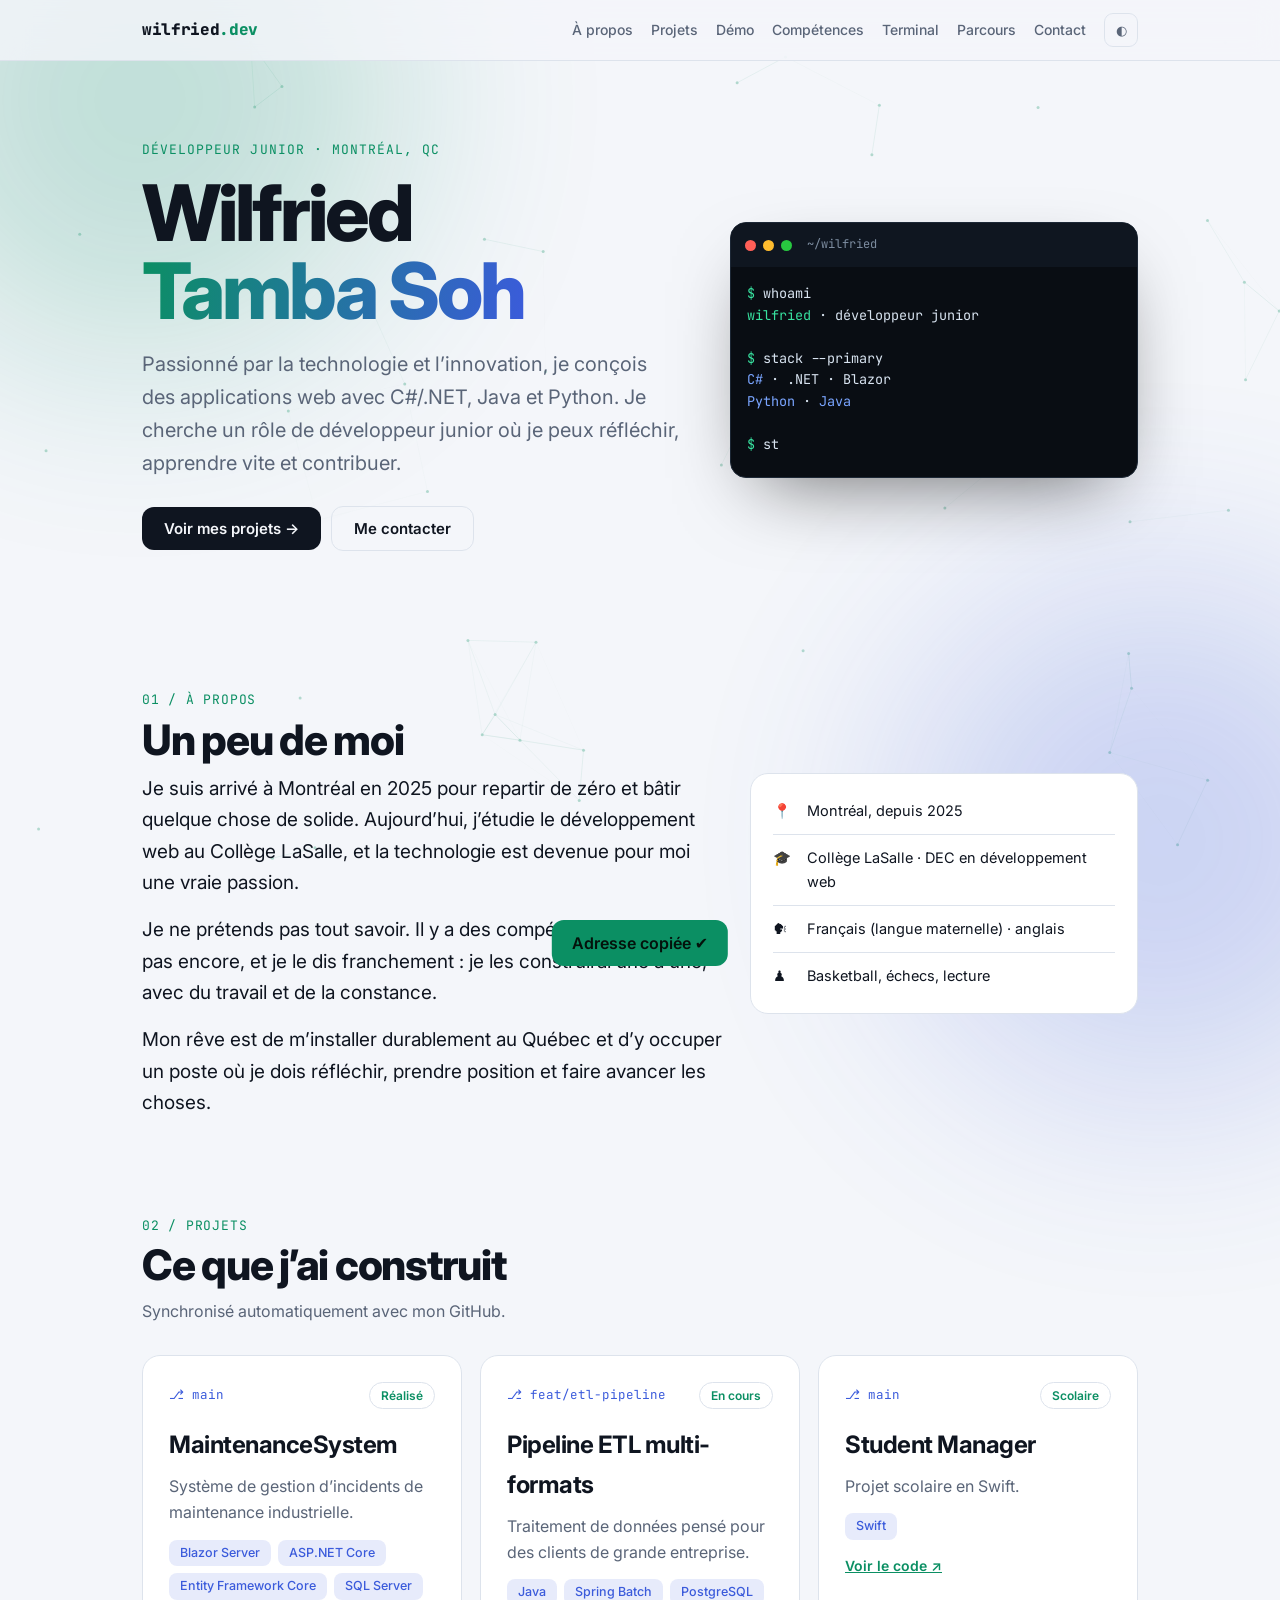
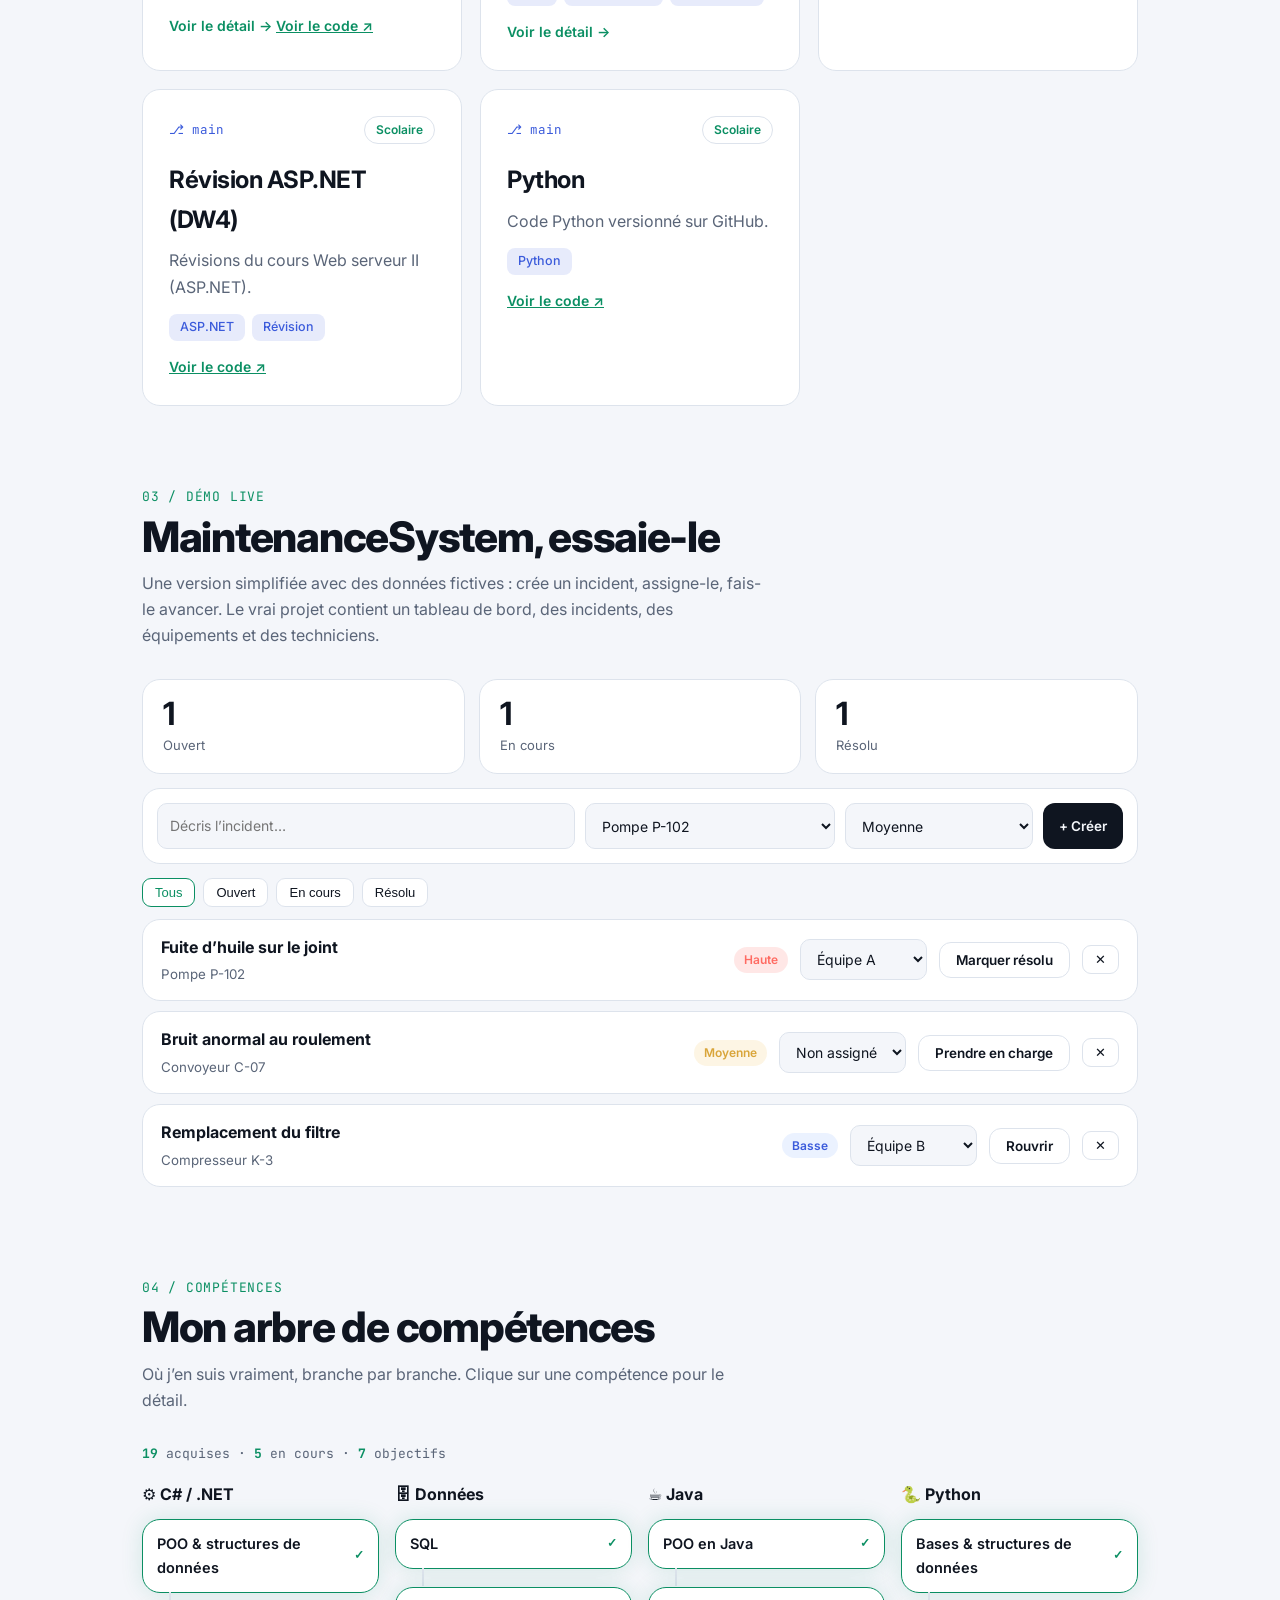
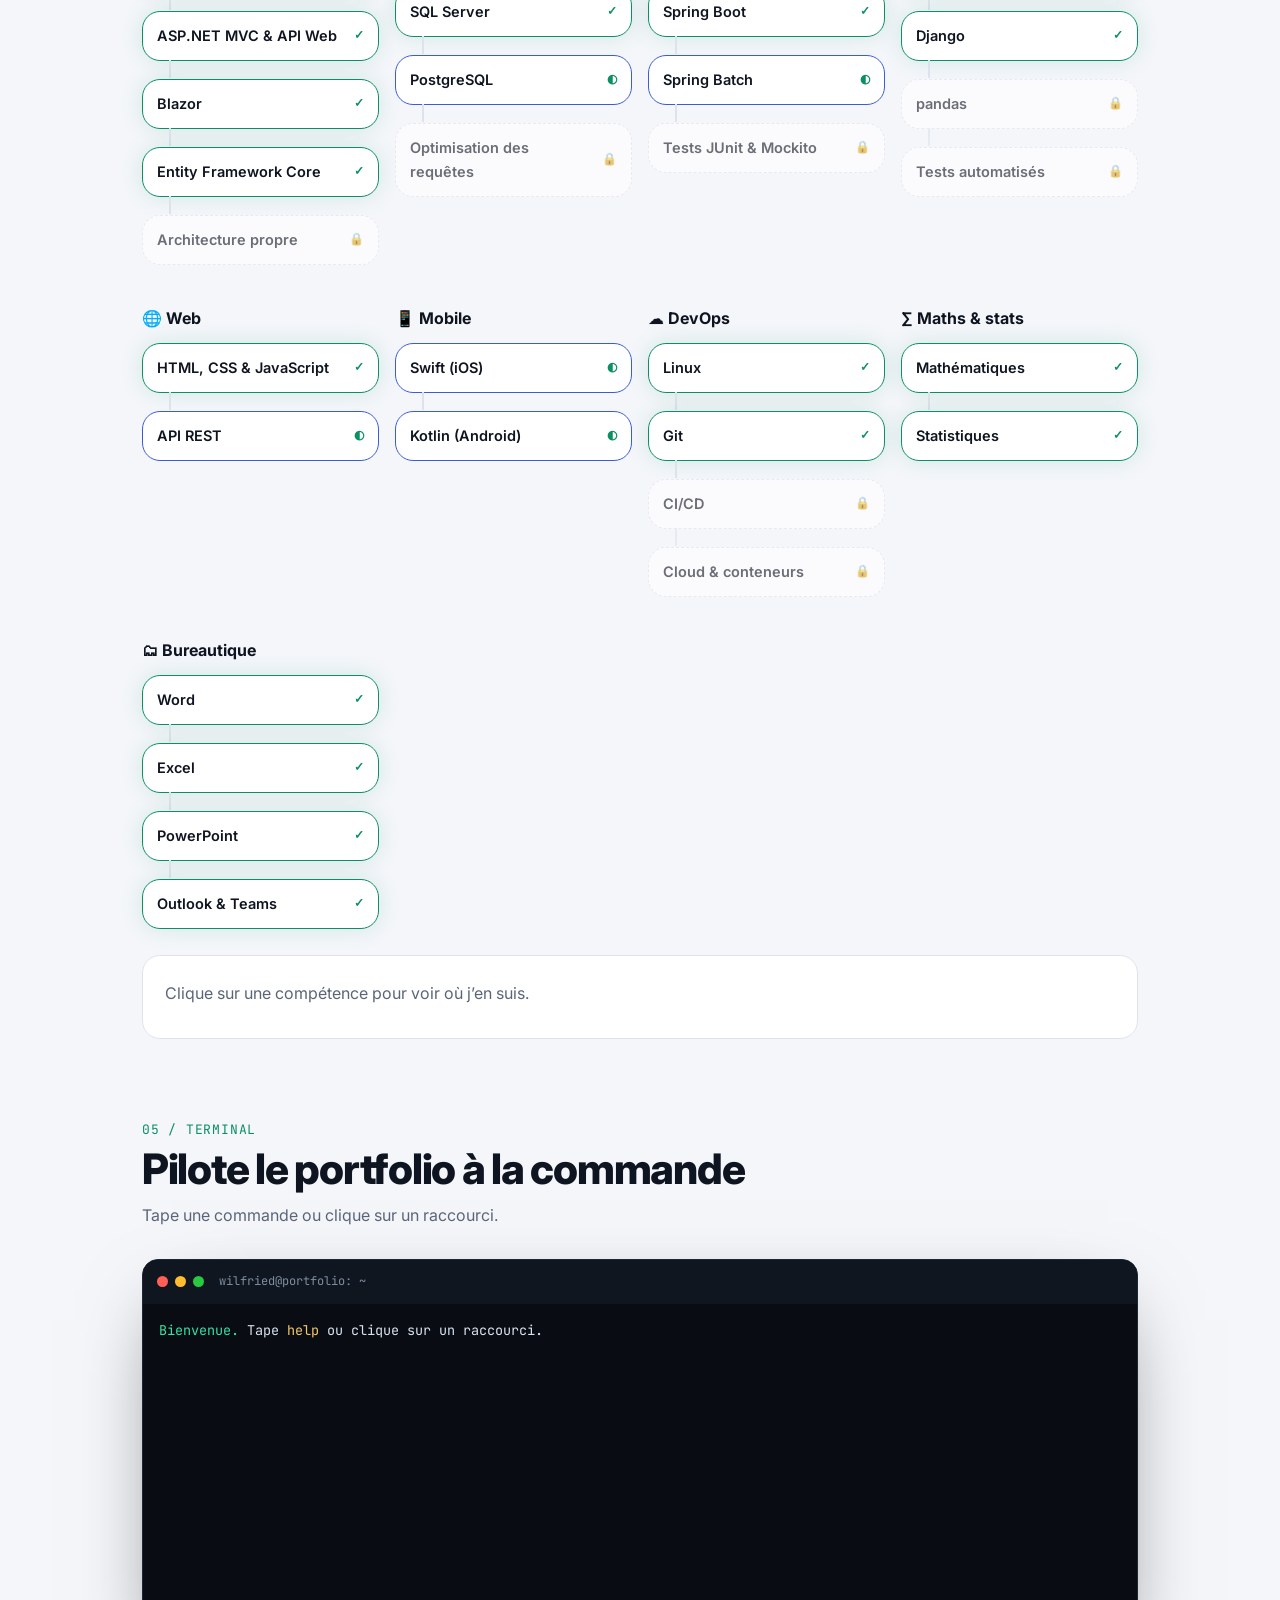
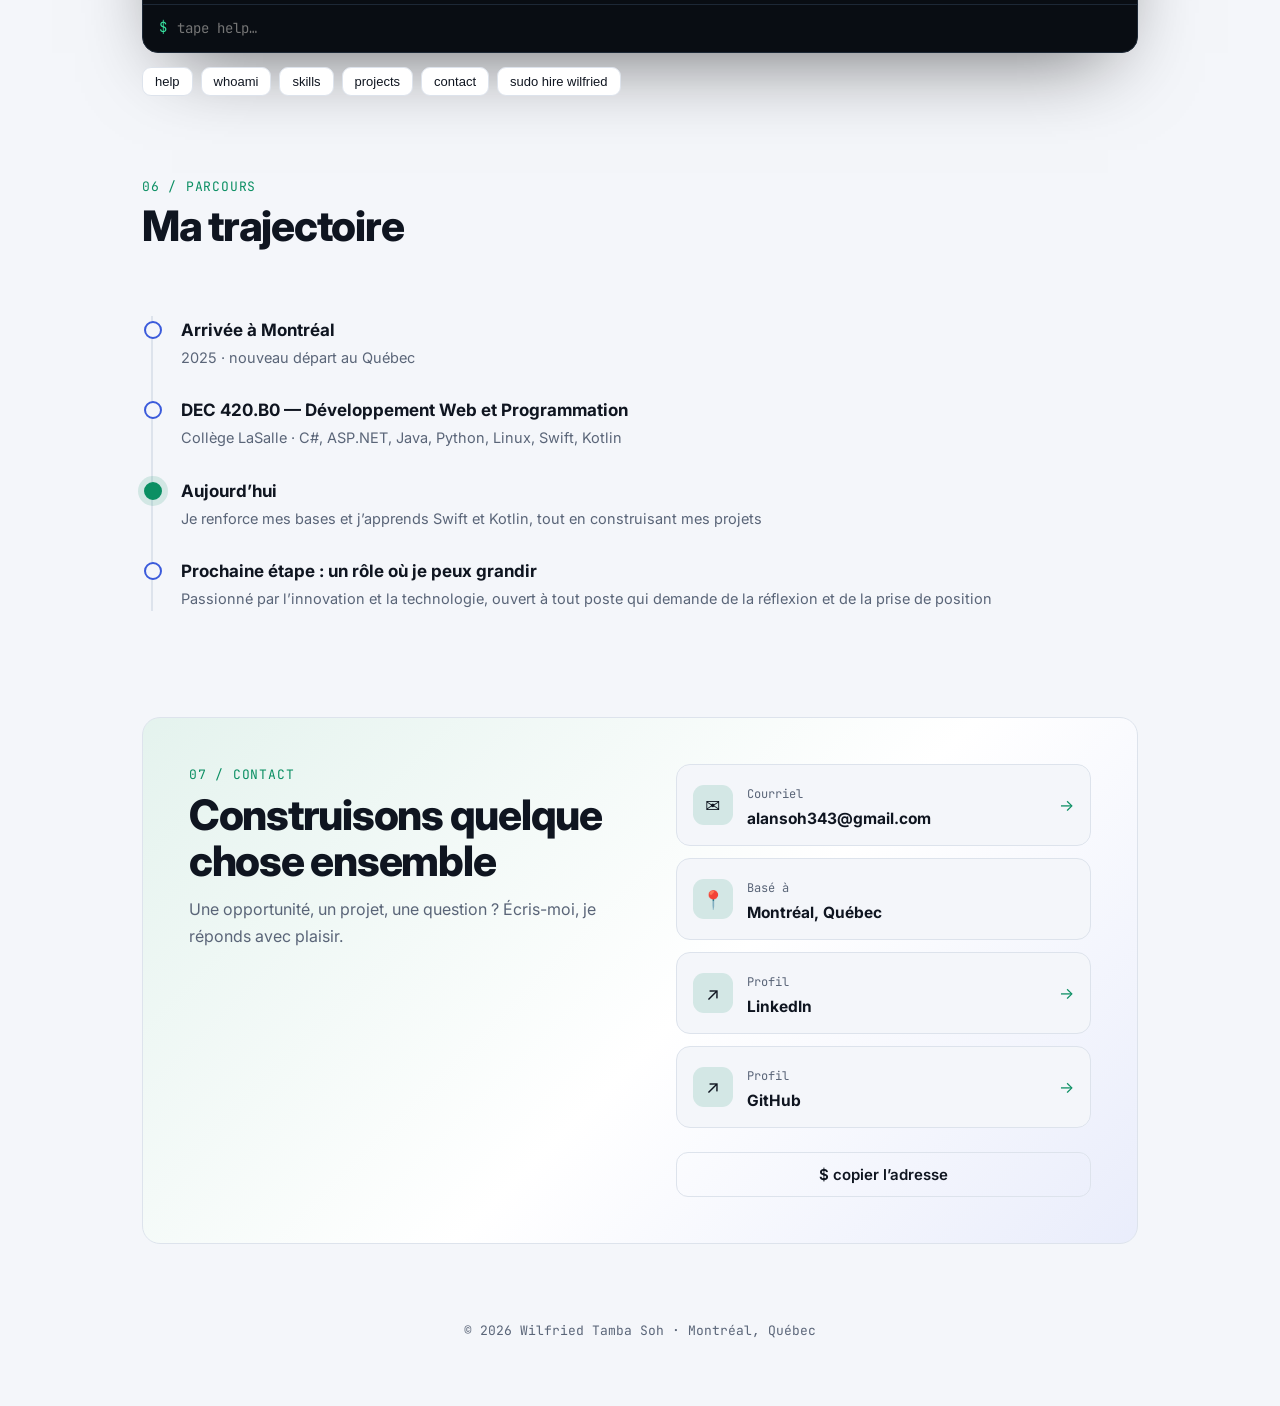
==== index.html @ bc4d1299 "Initial commit: portfolio" ====
<!DOCTYPE html>
<html lang="fr">
<head>
<meta charset="utf-8">
<meta name="viewport" content="width=device-width, initial-scale=1, viewport-fit=cover">
<title>Wilfried Tamba Soh — Développeur junior</title>
<link rel="preconnect" href="https://fonts.googleapis.com"><link rel="preconnect" href="https://fonts.gstatic.com" crossorigin>
<link href="https://fonts.googleapis.com/css2?family=Inter:wght@400;500;600;700;800&family=JetBrains+Mono:wght@400;500&display=swap" rel="stylesheet">
<style>
:root{--bg:#f4f6fa;--surface:#fff;--text:#0f1520;--muted:#5a6578;--accent:#0b8f63;--accent2:#3b5bdb;--border:#dde3ec;--glow:rgba(11,143,99,.14);--nav:rgba(244,246,250,.8);color-scheme:light;
box-sizing:border-box;padding-top:env(safe-area-inset-top,0px);padding-bottom:env(safe-area-inset-bottom,0px)}
@media (prefers-color-scheme:dark){:root:not([data-theme="light"]){--bg:#06080d;--surface:#0e131b;--text:#eaf0f8;--muted:#8d99ab;--accent:#38e2a0;--accent2:#7aa5ff;--border:#1b2431;--glow:rgba(56,226,160,.16);--nav:rgba(6,8,13,.75);color-scheme:dark}}
:root[data-theme="dark"]{--bg:#06080d;--surface:#0e131b;--text:#eaf0f8;--muted:#8d99ab;--accent:#38e2a0;--accent2:#7aa5ff;--border:#1b2431;--glow:rgba(56,226,160,.16);--nav:rgba(6,8,13,.75);color-scheme:dark}
*{box-sizing:border-box}
html{scroll-behavior:smooth;scroll-padding-top:calc(70px + env(safe-area-inset-top,0px))}
body{margin:0;background:var(--bg);color:var(--text);font:16px/1.65 Inter,system-ui,-apple-system,"Segoe UI",sans-serif;-webkit-font-smoothing:antialiased;overflow-x:hidden}
body::before{content:"";position:fixed;inset:0 0 auto;height:env(safe-area-inset-top,0px);background:var(--nav);z-index:30}
.mono{font-family:"JetBrains Mono",ui-monospace,Menlo,Consolas,monospace}
#bg{position:fixed;inset:0;width:100%;height:100%;z-index:0;opacity:.4;pointer-events:none}
.blob{position:fixed;width:520px;height:520px;border-radius:50%;filter:blur(110px);opacity:.22;z-index:0;pointer-events:none}
.b1{background:var(--accent);top:-160px;left:-120px}.b2{background:var(--accent2);bottom:-200px;right:-140px}
.wrap{position:relative;z-index:1;max-width:1040px;margin:0 auto;padding:0 22px}
header.nav{position:sticky;top:env(safe-area-inset-top,0px);z-index:20;background:var(--nav);backdrop-filter:blur(14px);-webkit-backdrop-filter:blur(14px);border-bottom:1px solid var(--border)}
header.nav .wrap{display:flex;align-items:center;gap:18px;height:60px}
.logo{font-weight:800;letter-spacing:-.02em;margin-right:auto;color:var(--text);text-decoration:none}
.logo span{color:var(--accent)}
header.nav a:not(.logo){color:var(--muted);text-decoration:none;font-size:14px;font-weight:500}
header.nav a:not(.logo):hover{color:var(--text)}
#theme{background:none;border:1px solid var(--border);color:var(--muted);border-radius:9px;width:34px;height:34px;cursor:pointer}
@media(max-width:720px){header.nav a:not(.logo){display:none}}
.hero{display:grid;grid-template-columns:1.15fr .85fr;gap:36px;align-items:center;padding:78px 0 56px}
@media(max-width:860px){.hero{grid-template-columns:1fr;padding-top:48px}}
.eyebrow{color:var(--accent);font-size:13px;letter-spacing:.08em;text-transform:uppercase}
h1{font-size:clamp(42px,7.4vw,78px);line-height:1;margin:14px 0 18px;letter-spacing:-.04em;font-weight:800}
h1 em{font-style:normal;background:linear-gradient(100deg,var(--accent),var(--accent2));-webkit-background-clip:text;background-clip:text;color:transparent}
.lead{font-size:clamp(17px,2.2vw,20px);color:var(--muted);max-width:540px;margin:0 0 26px}
.btn{display:inline-flex;align-items:center;gap:8px;padding:12px 22px;border-radius:12px;background:var(--text);color:var(--bg);font-weight:600;text-decoration:none;border:0;cursor:pointer;font:600 15px Inter,sans-serif;margin:0 10px 10px 0;transition:.2s}
.btn.alt{background:transparent;color:var(--text);border:1px solid var(--border)}
.btn:hover{transform:translateY(-2px);box-shadow:0 10px 30px var(--glow)}
.term{background:#090d13;color:#d8e3f0;border:1px solid #1d2836;border-radius:16px;overflow:hidden;box-shadow:0 30px 80px -30px rgba(0,0,0,.6)}
.bar{display:flex;gap:7px;padding:12px 14px;background:#0f1620;align-items:center;font-size:12px;color:#7d8da0}
.bar i{width:11px;height:11px;border-radius:50%;background:#ff5f57}.bar i:nth-child(2){background:#febc2e}.bar i:nth-child(3){background:#28c840}.bar span{margin-left:8px}
.out{padding:16px;font-size:13.5px;line-height:1.6;overflow:auto;white-space:pre-wrap;word-break:break-word}
.g{color:#38e2a0}.b{color:#7aa5ff}.y{color:#f5c76b}.m{color:#7d8da0}.r{color:#ff7b72}
#hterm{height:210px}
.inp{display:flex;gap:8px;padding:11px 16px;border-top:1px solid #1d2836;font-size:14px}
.inp span{color:#38e2a0}.inp input{flex:1;background:none;border:0;outline:0;color:#d8e3f0;font:inherit;min-width:0}
section{padding:72px 0 8px}
.k{font-size:13px;color:var(--accent);letter-spacing:.06em}
h2{font-size:clamp(28px,4.4vw,42px);letter-spacing:-.03em;margin:6px 0 10px;line-height:1.1;font-weight:800}
.sub{color:var(--muted);max-width:620px;margin:0 0 30px}
.c{position:relative;background:var(--surface);border:1px solid var(--border);border-radius:18px;overflow:hidden;transition:border-color .25s,transform .25s}
.c::before{content:"";position:absolute;inset:0;background:radial-gradient(360px circle at var(--mx,-200px) var(--my,-200px),var(--glow),transparent 60%);pointer-events:none;opacity:0;transition:opacity .25s}
.c:hover::before{opacity:1}.c:hover{border-color:color-mix(in srgb,var(--accent) 55%,var(--border))}
.projs{display:grid;gap:18px;grid-template-columns:repeat(auto-fit,minmax(300px,1fr))}
.proj{padding:26px}
.top{display:flex;justify-content:space-between;align-items:center;margin-bottom:16px}
.br{font-size:12.5px;color:var(--accent2)}
.pill{font-size:12px;padding:3px 11px;border-radius:99px;border:1px solid var(--border);color:var(--accent);font-weight:600}
.proj h3{font-size:24px;margin:0 0 8px;letter-spacing:-.02em}
.proj p{color:var(--muted);margin:0 0 14px}
.tags{display:flex;flex-wrap:wrap;gap:7px;margin-bottom:12px}
.tag{font-size:12.5px;padding:3px 11px;border-radius:8px;background:color-mix(in srgb,var(--accent2) 12%,transparent);color:var(--accent2);font-weight:500}
.more{max-height:0;overflow:hidden;transition:max-height .4s;margin:0;padding-left:18px;color:var(--muted);font-size:14.5px}
.proj.open .more{max-height:200px;margin-bottom:12px}
.link{background:none;border:0;color:var(--accent);font:600 14px Inter,sans-serif;cursor:pointer;padding:0}
.dash{display:grid;gap:14px;grid-template-columns:repeat(3,1fr);margin-bottom:14px}
.kpi{padding:16px 20px}.kpi b{font-size:32px;display:block;letter-spacing:-.02em;line-height:1.1}.kpi span{color:var(--muted);font-size:13px}
.nw{display:grid;gap:10px;grid-template-columns:2fr 1.2fr .9fr auto;padding:14px;margin-bottom:14px}
.nw input,.nw select,.inc select{background:var(--bg);border:1px solid var(--border);color:var(--text);border-radius:10px;padding:10px 12px;font:inherit;font-size:14px;min-width:0}
.btn.sm{padding:9px 16px;font-size:13.5px;margin:0;justify-content:center}
.fl{display:flex;gap:8px;flex-wrap:wrap;margin-bottom:12px}.chip.on{border-color:var(--accent);color:var(--accent)}
.inc{display:grid;grid-template-columns:1fr auto auto auto auto;gap:12px;align-items:center;padding:14px 18px;margin-bottom:10px}
.ttl b{display:block}.ttl small{color:var(--muted)}
.pr{font-size:12px;padding:3px 10px;border-radius:99px;font-weight:600}
.pr.Haute{background:rgba(255,95,87,.15);color:#ff6b62}.pr.Moyenne{background:rgba(245,199,107,.18);color:#d9a53a}.pr.Basse{background:rgba(122,165,255,.15);color:var(--accent2)}
@media(max-width:760px){.nw{grid-template-columns:1fr}.inc{grid-template-columns:1fr 1fr}.ttl{grid-column:1/-1}}
.lg{font-size:13px;color:var(--muted);margin-bottom:16px}.lg b{color:var(--accent)}
.tree{display:grid;gap:22px 16px;grid-template-columns:repeat(auto-fit,minmax(200px,1fr));margin-bottom:8px}
.bh{font-weight:700;margin-bottom:12px}
.nd{overflow:visible;padding:12px 14px;margin-bottom:18px;cursor:pointer;font-size:14.5px;font-weight:600;display:flex;justify-content:space-between;gap:8px;align-items:center}
.nd::before{border-radius:inherit}
.nd:not(:last-child)::after{content:"";position:absolute;left:26px;top:100%;height:18px;width:2px;background:var(--border)}
.nd.a{border-color:var(--accent);box-shadow:0 0 22px var(--glow)}.nd.e{border-color:var(--accent2)}.nd.o{border-style:dashed;opacity:.6}
.nd i{font-style:normal;font-size:12px;color:var(--accent)}.nd.sel{outline:2px solid var(--text);outline-offset:2px}
#ni{padding:18px 22px;margin-top:6px;min-height:84px}.m0{margin:6px 0 0;color:var(--muted)}
.ab{display:grid;grid-template-columns:1.5fr 1fr;gap:26px;align-items:start}
.ab p{font-size:clamp(17px,2vw,19px);margin:0 0 16px}
.fact{padding:14px 22px}.fact div{display:flex;gap:12px;padding:11px 0;border-bottom:1px solid var(--border);font-size:14.5px}.fact div:last-child{border:0}.fact span{width:22px}
.ct{display:grid;grid-template-columns:1.1fr 1fr;gap:30px;padding:46px;background:linear-gradient(135deg,color-mix(in srgb,var(--accent) 11%,var(--surface)),var(--surface) 55%,color-mix(in srgb,var(--accent2) 11%,var(--surface)))}
.ct h2{margin-bottom:12px}.ct .sub{margin:0}
.ctr{display:flex;flex-direction:column;gap:12px}
.row2{display:flex;align-items:center;gap:14px;padding:14px 16px;border:1px solid var(--border);border-radius:14px;background:var(--bg);color:var(--text);text-decoration:none;transition:.25s}
a.row2:hover{border-color:var(--accent);transform:translateX(4px)}
.row2 b{display:block;font-size:15.5px}.row2 small{color:var(--muted);font-size:12px}.row2 em{margin-left:auto;font-style:normal;color:var(--accent)}
.ic2{width:40px;height:40px;border-radius:11px;display:grid;place-items:center;background:var(--glow);font-size:18px}
.ctr .btn{margin:0;justify-content:center}
@media(max-width:820px){.ab,.ct{grid-template-columns:1fr}.ct{padding:28px 22px}}
.chips{display:flex;flex-wrap:wrap;gap:8px;margin-top:14px}
.chip{background:var(--surface);border:1px solid var(--border);color:var(--text);border-radius:9px;padding:6px 12px;font-size:13px;cursor:pointer}
.chip:hover{border-color:var(--accent);color:var(--accent)}
#out{height:300px}
.tl{border-left:2px solid var(--border);margin-left:9px;padding-left:28px}
.tl div{position:relative;margin-bottom:26px}
.tl div::before{content:"";position:absolute;left:-37px;top:5px;width:14px;height:14px;border-radius:50%;background:var(--bg);border:2px solid var(--accent2)}
.tl .now::before{background:var(--accent);border-color:var(--accent);box-shadow:0 0 0 6px var(--glow)}
.tl b{display:block;font-size:17px}.tl span{color:var(--muted);font-size:14.5px}
.cta{padding:48px 28px;text-align:center}
.cta h2{margin-bottom:12px}.cta .sub{margin:0 auto 24px}
footer{position:relative;z-index:1;text-align:center;padding:56px 20px 64px;color:var(--muted);font-size:13px}
#toast{position:fixed;left:50%;bottom:calc(24px + env(safe-area-inset-bottom,0px));transform:translate(-50%,90px);background:var(--accent);color:#04120b;padding:10px 20px;border-radius:12px;font-weight:600;transition:.3s;z-index:40}
#toast.show{transform:translate(-50%,0)}
.rv{opacity:0;transform:translateY(24px);transition:opacity .7s,transform .7s}.rv.in{opacity:1;transform:none}
@media (prefers-reduced-motion:reduce){*{animation:none!important;transition:none!important}.rv{opacity:1;transform:none}}
</style>
</head>
<body>
<canvas id="bg"></canvas><div class="blob b1"></div><div class="blob b2"></div>
<header class="nav"><div class="wrap">
<a class="logo mono" href="#top">wilfried<span>.dev</span></a>
<a href="#apropos">À propos</a><a href="#projets">Projets</a><a href="#demo">Démo</a><a href="#skills">Compétences</a><a href="#terminal">Terminal</a><a href="#parcours">Parcours</a><a href="#contact">Contact</a>
<button id="theme" title="Changer le thème" aria-label="Changer le thème">◐</button></div></header>

<div class="wrap" id="top">
<div class="hero">
<div>
<div class="eyebrow mono">Développeur junior · Montréal, QC</div>
<h1>Wilfried<br><em>Tamba Soh</em></h1>
<p class="lead">Passionné par la technologie et l’innovation, je conçois des applications web avec C#/.NET, Java et Python. Je cherche un rôle de développeur junior où je peux réfléchir, apprendre vite et contribuer.</p>
<a class="btn" href="#projets">Voir mes projets →</a><a class="btn alt" href="#contact">Me contacter</a>
</div>
<div class="term mono"><div class="bar"><i></i><i></i><i></i><span>~/wilfried</span></div><div class="out" id="hterm"></div></div>
</div>

<section id="apropos" class="rv">
<div class="k mono">01 / À PROPOS</div><h2>Un peu de moi</h2>
<div class="ab"><div>
<p>Je suis arrivé à Montréal en 2025 pour repartir de zéro et bâtir quelque chose de solide. Aujourd’hui, j’étudie le développement web au Collège LaSalle, et la technologie est devenue pour moi une vraie passion.</p>
<p>Je ne prétends pas tout savoir. Il y a des compétences que je n’ai pas encore, et je le dis franchement : je les construirai une à une, avec du travail et de la constance.</p>
<p>Mon rêve est de m’installer durablement au Québec et d’y occuper un poste où je dois réfléchir, prendre position et faire avancer les choses.</p>
</div>
<div class="c fact">
<div><span>📍</span>Montréal, depuis 2025</div><div><span>🎓</span>Collège LaSalle · DEC en développement web</div><div><span>🗣</span>Français (langue maternelle) · anglais</div><div><span>♟</span>Basketball, échecs, lecture</div>
</div></div></section>

<section id="projets" class="rv">
<div class="k mono">02 / PROJETS</div><h2>Ce que j’ai construit</h2><p class="sub">Synchronisé automatiquement avec mon GitHub.</p>
<div class="projs" id="projs"></div></section>

<section id="demo" class="rv">
<div class="k mono">03 / DÉMO LIVE</div><h2>MaintenanceSystem, essaie-le</h2><p class="sub">Une version simplifiée avec des données fictives : crée un incident, assigne-le, fais-le avancer. Le vrai projet contient un tableau de bord, des incidents, des équipements et des techniciens.</p>
<div class="dash" id="kp"></div>
<div class="c nw"><input id="nt" placeholder="Décris l’incident…" aria-label="Titre de l’incident"><select id="ne" aria-label="Équipement"></select><select id="np" aria-label="Priorité"></select><button class="btn sm" id="nb">+ Créer</button></div>
<div class="fl" id="fl"></div><div id="il"></div></section>

<section id="skills" class="rv">
<div class="k mono">04 / COMPÉTENCES</div><h2>Mon arbre de compétences</h2><p class="sub">Où j’en suis vraiment, branche par branche. Clique sur une compétence pour le détail.</p>
<div class="lg mono" id="lg"></div><div class="tree" id="tree"></div>
<div class="c" id="ni"><p class="m0">Clique sur une compétence pour voir où j’en suis.</p></div></section>

<section id="terminal" class="rv">
<div class="k mono">05 / TERMINAL</div><h2>Pilote le portfolio à la commande</h2><p class="sub">Tape une commande ou clique sur un raccourci.</p>
<div class="term mono"><div class="bar"><i></i><i></i><i></i><span>wilfried@portfolio: ~</span></div><div class="out" id="out"></div>
<div class="inp"><span>$</span><input id="in" autocomplete="off" spellcheck="false" aria-label="Commande" placeholder="tape help…"></div></div>
<div class="chips mono" id="chips"></div></section>

<section id="parcours" class="rv">
<div class="k mono">06 / PARCOURS</div><h2>Ma trajectoire</h2><p class="sub">&nbsp;</p>
<div class="tl">
<div><b>Arrivée à Montréal</b><span>2025 · nouveau départ au Québec</span></div>
<div><b>DEC 420.B0 — Développement Web et Programmation</b><span>Collège LaSalle · C#, ASP.NET, Java, Python, Linux, Swift, Kotlin</span></div>
<div class="now"><b>Aujourd’hui</b><span>Je renforce mes bases et j’apprends Swift et Kotlin, tout en construisant mes projets</span></div>
<div><b>Prochaine étape : un rôle où je peux grandir</b><span>Passionné par l’innovation et la technologie, ouvert à tout poste qui demande de la réflexion et de la prise de position</span></div>
</div></section>

<section id="contact" class="rv" style="padding-bottom:20px">
<div class="c ct"><div><div class="k mono">07 / CONTACT</div><h2>Construisons quelque chose ensemble</h2><p class="sub">Une opportunité, un projet, une question ? Écris-moi, je réponds avec plaisir.</p></div>
<div class="ctr"><a class="row2" href="mailto:alansoh343@gmail.com"><span class="ic2">✉</span><span><small class="mono">Courriel</small><b>alansoh343@gmail.com</b></span><em>→</em></a>
<div class="row2"><span class="ic2">📍</span><span><small class="mono">Basé à</small><b>Montréal, Québec</b></span></div>
<div id="lk"></div><button class="btn alt mono" id="copy">$ copier l’adresse</button></div></div></section>
</div>
<footer class="mono">© 2026 Wilfried Tamba Soh · Montréal, Québec</footer>
<div id="toast">Adresse copiée ✔</div>

<script>
const $=s=>document.querySelector(s),E='alansoh343@gmail.com';
const esc=t=>t.replace(/[&<>]/g,c=>({'&':'&amp;','<':'&lt;','>':'&gt;'}[c]));
$('#theme').onclick=()=>{const r=document.documentElement,d=r.dataset.theme?r.dataset.theme==='dark':matchMedia('(prefers-color-scheme:dark)').matches;r.dataset.theme=d?'light':'dark'};
/* révélations au scroll + halo souris */
const io=new IntersectionObserver(es=>es.forEach(e=>{if(e.isIntersecting){e.target.classList.add('in');io.unobserve(e.target)}}),{threshold:.08});
document.querySelectorAll('.rv').forEach(e=>io.observe(e));
addEventListener('pointermove',e=>{const c=e.target.closest&&e.target.closest('.c');if(c){const r=c.getBoundingClientRect();c.style.setProperty('--mx',e.clientX-r.left+'px');c.style.setProperty('--my',e.clientY-r.top+'px')}});
/* terminal du hero (auto-frappe) */
(async()=>{const h=$('#hterm'),sl=ms=>new Promise(r=>setTimeout(r,ms));
const L=[['whoami','<span class="g">wilfried</span> · développeur junior'],['stack --primary','<span class="b">C#</span> · .NET · Blazor\n<span class="b">Python</span> · <span class="b">Java</span>'],['status','<span class="g">●</span> en cours : pipeline ETL\n<span class="g">●</span> objectif : un poste junior en développement']];
for(const[c,o]of L){h.innerHTML+='<span class="g">$</span> ';for(const ch of c){h.innerHTML+=ch;await sl(45)}h.innerHTML+='\n';await sl(250);h.innerHTML+=o+'\n\n';await sl(500)}
h.innerHTML+='<span class="g">$</span> <span class="m">▍</span>'})();
/* terminal interactif */
const out=$('#out'),inp=$('#in'),P=t=>{out.innerHTML+=t+'\n';out.scrollTop=out.scrollHeight};
const C={
help:()=>`<span class="y">Commandes :</span>\n  whoami · skills · projects · formation · contact\n  demo · theme · clear · sudo hire wilfried`,
whoami:()=>`<span class="g">Wilfried Tamba Soh</span>, 22 ans, Montréal\nÉtudiant en développement web (Collège LaSalle).\nObjectif : un poste junior en développement, à Montréal.`,
skills:()=>`<span class="b">C#</span> ████████ langage principal (.NET, Blazor)\n<span class="b">Python</span> ██████░░ actif (Django)\n<span class="b">Java</span> ██████░░ actif (Spring Boot, Batch)\n<span class="b">SQL</span> · HTML/CSS/JS · POO · structures de données\n<span class="b">Swift</span> · <span class="b">Kotlin</span> en cours · maths & stats · Office`,
projects:()=>`<span class="g">MaintenanceSystem</span>  gestion d’incidents (réalisé)\n<span class="g">Pipeline ETL</span>       Java/Spring Batch/PostgreSQL (en cours)`,
formation:()=>`DEC 420.B0 Développement Web et Programmation\nCollège LaSalle, Montréal`,
contact:()=>`<span class="g">${E}</span>\nMontréal, QC`,
theme:()=>{$('#theme').click();return '<span class="m">thème basculé</span>'},
clear:()=>{out.innerHTML='';return ''},
demo:()=>{setTimeout(()=>$('#demo').scrollIntoView(),400);return '<span class="m">→ ouverture de la démo…</span>'},
'sudo hire wilfried':()=>`<span class="g">[sudo] permission accordée ✔</span>\nÉcris-moi : ${E}`};
function exec(v){v=v.trim().toLowerCase();if(!v)return;P(`<span class="g">$</span> ${esc(v)}`);const f=C[v];if(f){const r=f();if(r)P(r)}else P(`<span class="r">commande introuvable :</span> ${esc(v)} — tape <span class="y">help</span>`)}
inp.addEventListener('keydown',e=>{if(e.key==='Enter'){exec(inp.value);inp.value=''}});
['help','whoami','skills','projects','contact','sudo hire wilfried'].forEach(c=>{const b=document.createElement('button');b.className='chip';b.textContent=c;b.onclick=()=>exec(c);$('#chips').append(b)});
P('<span class="g">Bienvenue.</span> Tape <span class="y">help</span> ou clique sur un raccourci.\n');
/* démo MaintenanceSystem */
const EQ=['Pompe P-102','Convoyeur C-07','Compresseur K-3','Chaudière B-1'],TE=['Équipe A','Équipe B','Équipe C'],PR=['Haute','Moyenne','Basse'],ST=['Ouvert','En cours','Résolu'];
let I=[{id:1,t:'Fuite d’huile sur le joint',e:EQ[0],p:'Haute',s:'En cours',a:'Équipe A'},{id:2,t:'Bruit anormal au roulement',e:EQ[1],p:'Moyenne',s:'Ouvert',a:''},{id:3,t:'Remplacement du filtre',e:EQ[2],p:'Basse',s:'Résolu',a:'Équipe B'}],nid=4,F='Tous';
const opt=(a,v)=>a.map(x=>`<option${x===v?' selected':''}>${x}</option>`).join('');
$('#ne').innerHTML=opt(EQ);$('#np').innerHTML=opt(PR,'Moyenne');
function rd(){
$('#kp').innerHTML=ST.map(x=>`<div class="c kpi"><b>${I.filter(i=>i.s===x).length}</b><span>${x}</span></div>`).join('');
$('#fl').innerHTML=['Tous',...ST].map(x=>`<button class="chip${x===F?' on':''}" data-f="${x}">${x}</button>`).join('');
const L=I.filter(i=>F==='Tous'||i.s===F);
$('#il').innerHTML=L.length?L.map(i=>`<div class="c inc"><div class="ttl"><b>${esc(i.t)}</b><small>${i.e}</small></div><span class="pr ${i.p}">${i.p}</span><select data-id="${i.id}" data-a="as" aria-label="Technicien"><option value="">Non assigné</option>${opt(TE,i.a)}</select><button class="btn alt sm" data-id="${i.id}" data-a="adv">${i.s==='Ouvert'?'Prendre en charge':i.s==='En cours'?'Marquer résolu':'Rouvrir'}</button><button class="chip" data-id="${i.id}" data-a="del" aria-label="Supprimer">✕</button></div>`).join(''):'<p class="sub">Aucun incident dans cette vue.</p>'}
document.addEventListener('click',e=>{const f=e.target.closest('[data-f]');if(f){F=f.dataset.f;rd();return}
const b=e.target.closest('[data-a]');if(!b||b.tagName==='SELECT')return;const i=I.find(x=>x.id==b.dataset.id);
if(b.dataset.a==='adv'){const k=ST.indexOf(i.s);i.s=ST[(k+1)%3];if(i.s==='En cours'&&!i.a)i.a=TE[0]}else I=I.filter(x=>x!==i);rd()});
document.addEventListener('change',e=>{if(e.target.dataset&&e.target.dataset.a==='as'){I.find(x=>x.id==e.target.dataset.id).a=e.target.value}});
function add(){const t=$('#nt').value.trim();if(!t)return;I.unshift({id:nid++,t,e:$('#ne').value,p:$('#np').value,s:'Ouvert',a:''});$('#nt').value='';F='Tous';rd()}
$('#nb').onclick=add;$('#nt').addEventListener('keydown',e=>{if(e.key==='Enter')add()});rd();
/* arbre de compétences */
const LB={a:'Acquis',e:'En cours',o:'Objectif'},cnt={a:0,e:0,o:0};let SEL=null;
/* ===== AJOUTER UNE COMPÉTENCE : ['Nom','a' (acquis) | 'e' (en cours) | 'o' (objectif),'Description'] dans la bonne branche ===== */
const T=[['⚙','C# / .NET',[['POO & structures de données','a','Les fondations : classes, héritage, collections et algorithmes de base.'],['ASP.NET MVC & API Web','a','Contrôleurs, vues, routes et API avec ASP.NET.'],['Blazor','a','Interfaces web interactives dans l’écosystème .NET.'],['Entity Framework Core','a','Accès aux données depuis C# avec un ORM, utilisé dans MaintenanceSystem.'],['Architecture propre','o','Bien séparer domaine, services et accès aux données.']]],
['🗄','Données',[['SQL','a','Requêtes, jointures et modélisation de base.'],['SQL Server','a','Base de données de mon projet MaintenanceSystem.'],['PostgreSQL','e','La base de données de mon projet ETL.'],['Optimisation des requêtes','o','Index, plans d’exécution et performance.']]],
['☕','Java',[['POO en Java','a','Classes, interfaces, exceptions, collections et Streams.'],['Spring Boot','a','Créer des applications et des API avec Spring Boot.'],['Spring Batch','e','Jobs, steps, readers, processors et writers.'],['Tests JUnit & Mockito','o','Des tests unitaires fiables pour mes projets.']]],
['🐍','Python',[['Bases & structures de données','a','Listes, dictionnaires et programmation orientée objet.'],['Django','a','Framework web Python : modèles, vues et templates.'],['pandas','o','Manipulation et nettoyage de données.'],['Tests automatisés','o','pytest et bonnes pratiques de test.']]],
['🌐','Web',[['HTML, CSS & JavaScript','a','Des pages responsives et interactives, comme ce portfolio.'],['API REST','e','Concevoir et consommer des API.']]],
['📱','Mobile',[['Swift (iOS)','e','Je l’apprends en ce moment : applications iOS.'],['Kotlin (Android)','e','Je l’apprends en ce moment : développement Android.']]],
['☁','DevOps',[['Linux','a','Ligne de commande et système d’exploitation.'],['Git','a','Travailler proprement en équipe sur un projet.'],['CI/CD','o','Automatiser build, tests et déploiement.'],['Cloud & conteneurs','o','Docker et déploiement dans le cloud.']]],
['∑','Maths & stats',[['Mathématiques','a','Bases solides, utiles pour la logique et les algorithmes.'],['Statistiques','a','Lecture et analyse de données.']]],
['🗂','Bureautique',[['Word','a','Rédaction et mise en forme de documents.'],['Excel','a','Tableaux, formules et analyse de données.'],['PowerPoint','a','Présentations claires et soignées.'],['Outlook & Teams','a','Communication et organisation au quotidien.']]]];
T.forEach(([ic,n,ns])=>{const b=document.createElement('div');b.innerHTML=`<div class="bh">${ic} ${n}</div>`;
ns.forEach(([t,s,d])=>{cnt[s]++;const x=document.createElement('div');x.className='c nd '+s;x.innerHTML=`<span>${t}</span><i class="mono">${s==='a'?'✓':s==='e'?'◐':'🔒'}</i>`;
x.onclick=()=>{SEL&&SEL.classList.remove('sel');SEL=x;x.classList.add('sel');$('#ni').innerHTML=`<b>${t}</b> <span class="pill">${LB[s]}</span><p class="m0">${d}</p>`};b.append(x)});$('#tree').append(b)});
$('#lg').innerHTML=`<b>${cnt.a}</b> acquises · <b>${cnt.e}</b> en cours · <b>${cnt.o}</b> objectifs`;
/* ===== AJOUTER UN PROJET : copie un bloc {…} dans PROJETS (sépare-les par une virgule) ===== */
const PROJETS=[
{repo:'maintenance-incident-management',nom:'MaintenanceSystem',branche:'main',statut:'Réalisé',desc:'Système de gestion d’incidents de maintenance industrielle.',tags:['Blazor Server','ASP.NET Core','Entity Framework Core','SQL Server'],details:['Tableau de bord de suivi','Création et suivi des incidents','Liste des équipements','Liste des techniciens'],lien:'https://github.com/Tamba2004/maintenance-incident-management'},
{nom:'Pipeline ETL multi-formats',branche:'feat/etl-pipeline',statut:'En cours',desc:'Traitement de données pensé pour des clients de grande entreprise.',tags:['Java','Spring Batch','PostgreSQL'],details:['Données réelles (météo d’Environnement Canada)','Règles de validation poussées','Rapports d’exécution lisibles','Erreurs partielles gérées : une ligne rejetée n’arrête pas le lot'],lien:''},
{repo:'Student_Manager',nom:'Student Manager',branche:'main',statut:'Scolaire',desc:'Projet scolaire en Swift.',tags:['Swift'],details:[],lien:'https://github.com/Tamba2004/Student_Manager'},
{repo:'dw4_aspnet-revision',nom:'Révision ASP.NET (DW4)',branche:'main',statut:'Scolaire',desc:'Révisions du cours Web serveur II (ASP.NET).',tags:['ASP.NET','Révision'],details:[],lien:'https://github.com/Tamba2004/dw4_aspnet-revision'},
{repo:'python',nom:'Python',branche:'main',statut:'Scolaire',desc:'Code Python versionné sur GitHub.',tags:['Python'],details:[],lien:'https://github.com/Tamba2004/python'}
];
const renderProj=()=>$('#projs').innerHTML=PROJETS.map(p=>`<article class="c proj"><div class="top"><span class="br mono">⎇ ${p.branche}</span><span class="pill">${p.statut}</span></div><h3>${p.nom}</h3><p>${p.desc}</p><div class="tags">${p.tags.map(t=>`<span class="tag">${t}</span>`).join('')}</div>${p.maj?`<small class="mono m0">Mis à jour le ${p.maj}</small>`:''}${p.details.length?`<ul class="more">${p.details.map(d=>`<li>${d}</li>`).join('')}</ul><button class="link" data-tog>Voir le détail →</button>`:''}${p.lien?` <a class="link" href="${p.lien}" target="_blank" rel="noopener">Voir le code ↗</a>`:''}</article>`).join('');renderProj();
/* ===== SYNCHRO GITHUB AUTOMATIQUE : tout nouveau dépôt public apparaît ici sans rien modifier ===== */
const GH='Tamba2004';
(async()=>{try{let d=JSON.parse(sessionStorage.getItem('gh')||'null');
if(!d){const r=await fetch(`https://api.github.com/users/${GH}/repos?per_page=100&sort=pushed`);if(!r.ok)return;d=await r.json();sessionStorage.setItem('gh',JSON.stringify(d))}
const by=Object.fromEntries(PROJETS.filter(p=>p.repo).map(p=>[p.repo,p]));
d.filter(r=>!r.fork&&r.name!==GH&&r.name!=='WILFRIED.TAMBA').forEach(r=>{const day=r.pushed_at.slice(0,10);if(by[r.name])by[r.name].maj=day;else PROJETS.push({repo:r.name,nom:r.name.replace(/[-_]/g,' '),branche:r.default_branch,statut:'GitHub',desc:r.description||'Projet publié sur GitHub.',tags:[r.language].filter(Boolean).concat(r.topics||[]),details:[],lien:r.html_url,maj:day})});
renderProj()}catch(e){}})();
document.addEventListener('click',e=>{const b=e.target.closest('[data-tog]');if(!b)return;const p=b.closest('.proj');p.classList.toggle('open');b.textContent=p.classList.contains('open')?'Masquer ↑':'Voir le détail →'});
/* ===== AJOUTER UN LIEN (LinkedIn, GitHub…) : ['LinkedIn','https://…'] ===== */
const LIENS=[['LinkedIn','https://www.linkedin.com/in/wilfried-alan-tamba-soh-928bb1346/'],['GitHub','https://github.com/Tamba2004']];
$('#lk').innerHTML=LIENS.map(([n,u])=>`<a class="row2" href="${u}" target="_blank" rel="noopener" style="margin-bottom:12px"><span class="ic2">↗</span><span><small class="mono">Profil</small><b>${n}</b></span><em>→</em></a>`).join('');
$('#copy').onclick=()=>{(navigator.clipboard?navigator.clipboard.writeText(E):Promise.reject()).catch(()=>{}).finally(()=>{const t=$('#toast');t.classList.add('show');setTimeout(()=>t.classList.remove('show'),1800)})};
/* fond animé */
(()=>{const c=$('#bg'),x=c.getContext('2d');let w,h,N=[];const rs=()=>{w=c.width=innerWidth;h=c.height=innerHeight;N=Array.from({length:Math.min(50,w/20|0)},()=>({x:Math.random()*w,y:Math.random()*h,vx:(Math.random()-.5)*.3,vy:(Math.random()-.5)*.3}))};rs();addEventListener('resize',rs);
const m={x:-999,y:-999};addEventListener('pointermove',e=>{m.x=e.clientX;m.y=e.clientY});
const f=()=>{x.clearRect(0,0,w,h);const a=getComputedStyle(document.documentElement).getPropertyValue('--accent').trim()||'#38e2a0';x.strokeStyle=a;x.fillStyle=a;
for(const p of N){p.x+=p.vx;p.y+=p.vy;if(p.x<0||p.x>w)p.vx*=-1;if(p.y<0||p.y>h)p.vy*=-1;x.globalAlpha=.7;x.beginPath();x.arc(p.x,p.y,1.5,0,7);x.fill()}
for(let i=0;i<N.length;i++){for(let j=i+1;j<N.length;j++){const d=Math.hypot(N[i].x-N[j].x,N[i].y-N[j].y);if(d<130){x.globalAlpha=(1-d/130)*.3;x.beginPath();x.moveTo(N[i].x,N[i].y);x.lineTo(N[j].x,N[j].y);x.stroke()}}
const d=Math.hypot(N[i].x-m.x,N[i].y-m.y);if(d<170){x.globalAlpha=(1-d/170)*.6;x.beginPath();x.moveTo(N[i].x,N[i].y);x.lineTo(m.x,m.y);x.stroke()}}
if(!matchMedia('(prefers-reduced-motion:reduce)').matches)requestAnimationFrame(f)};f()})();
</script>
</body>
</html>
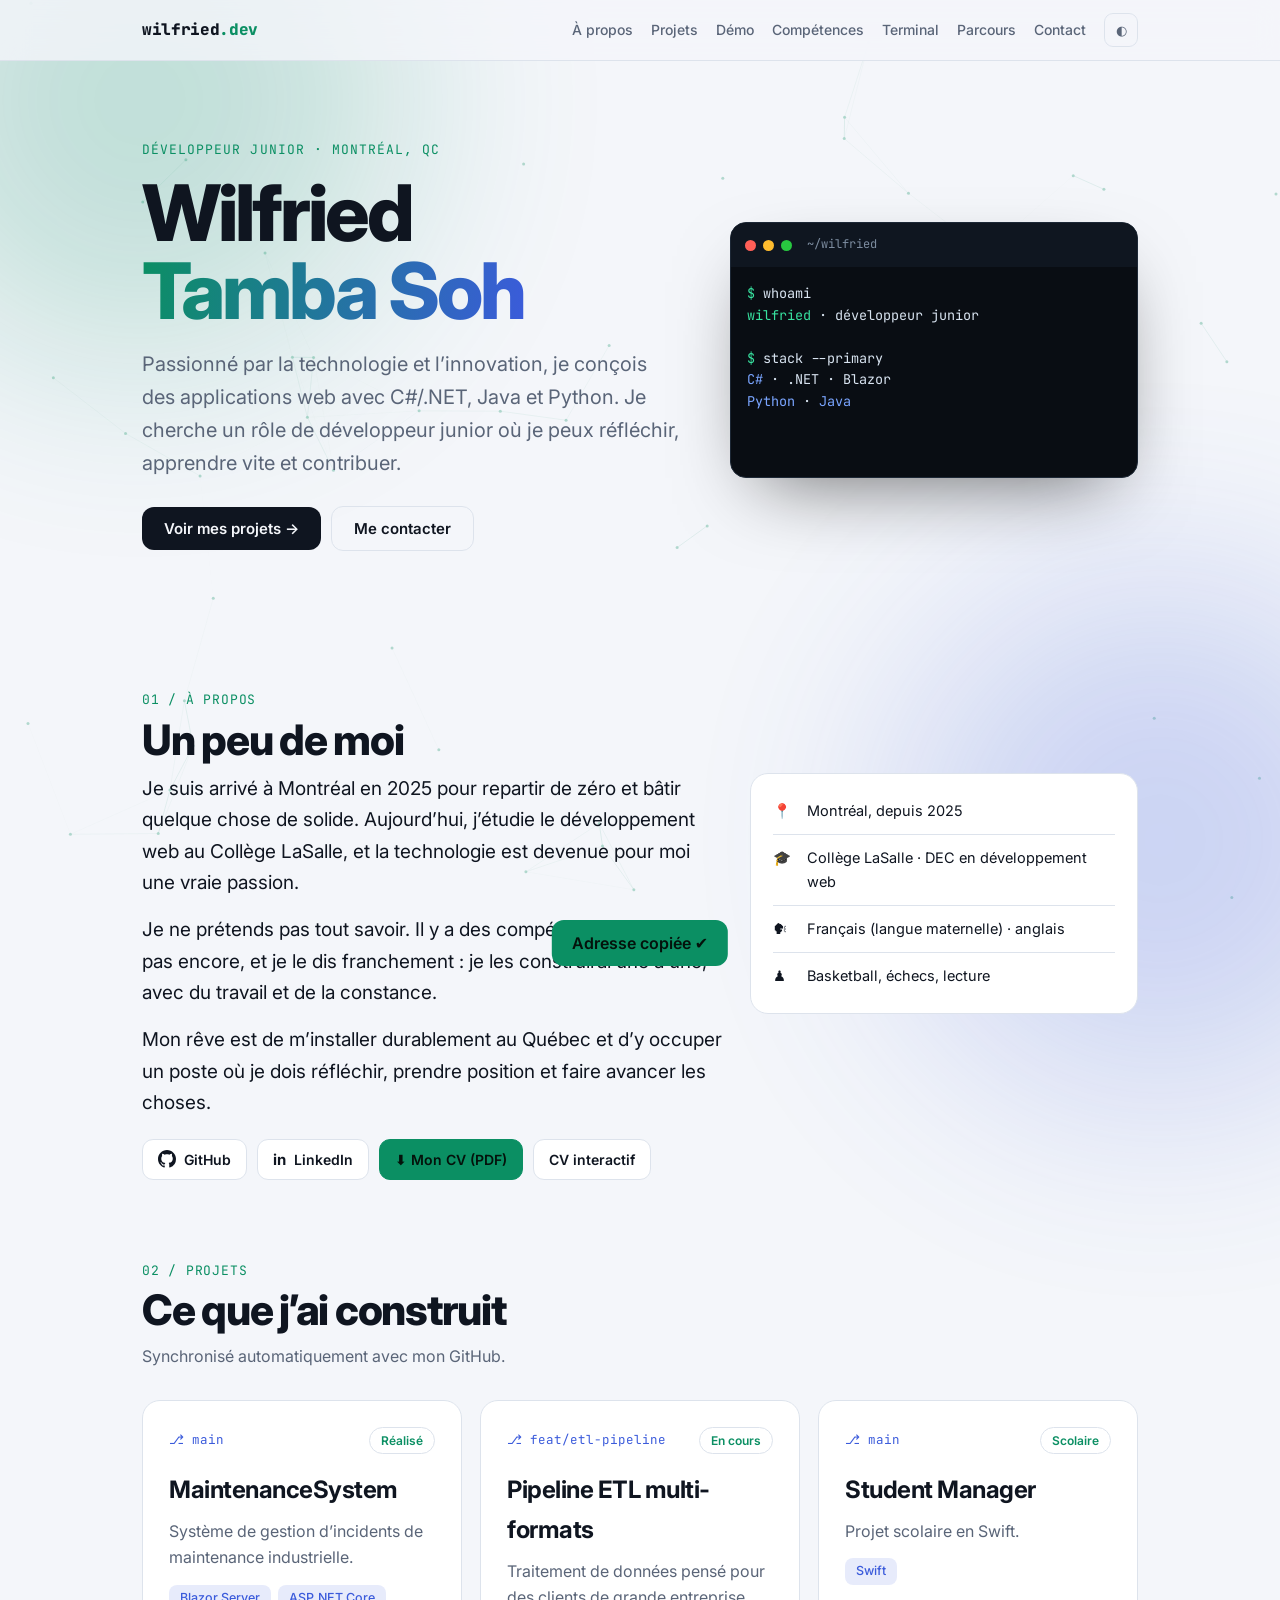
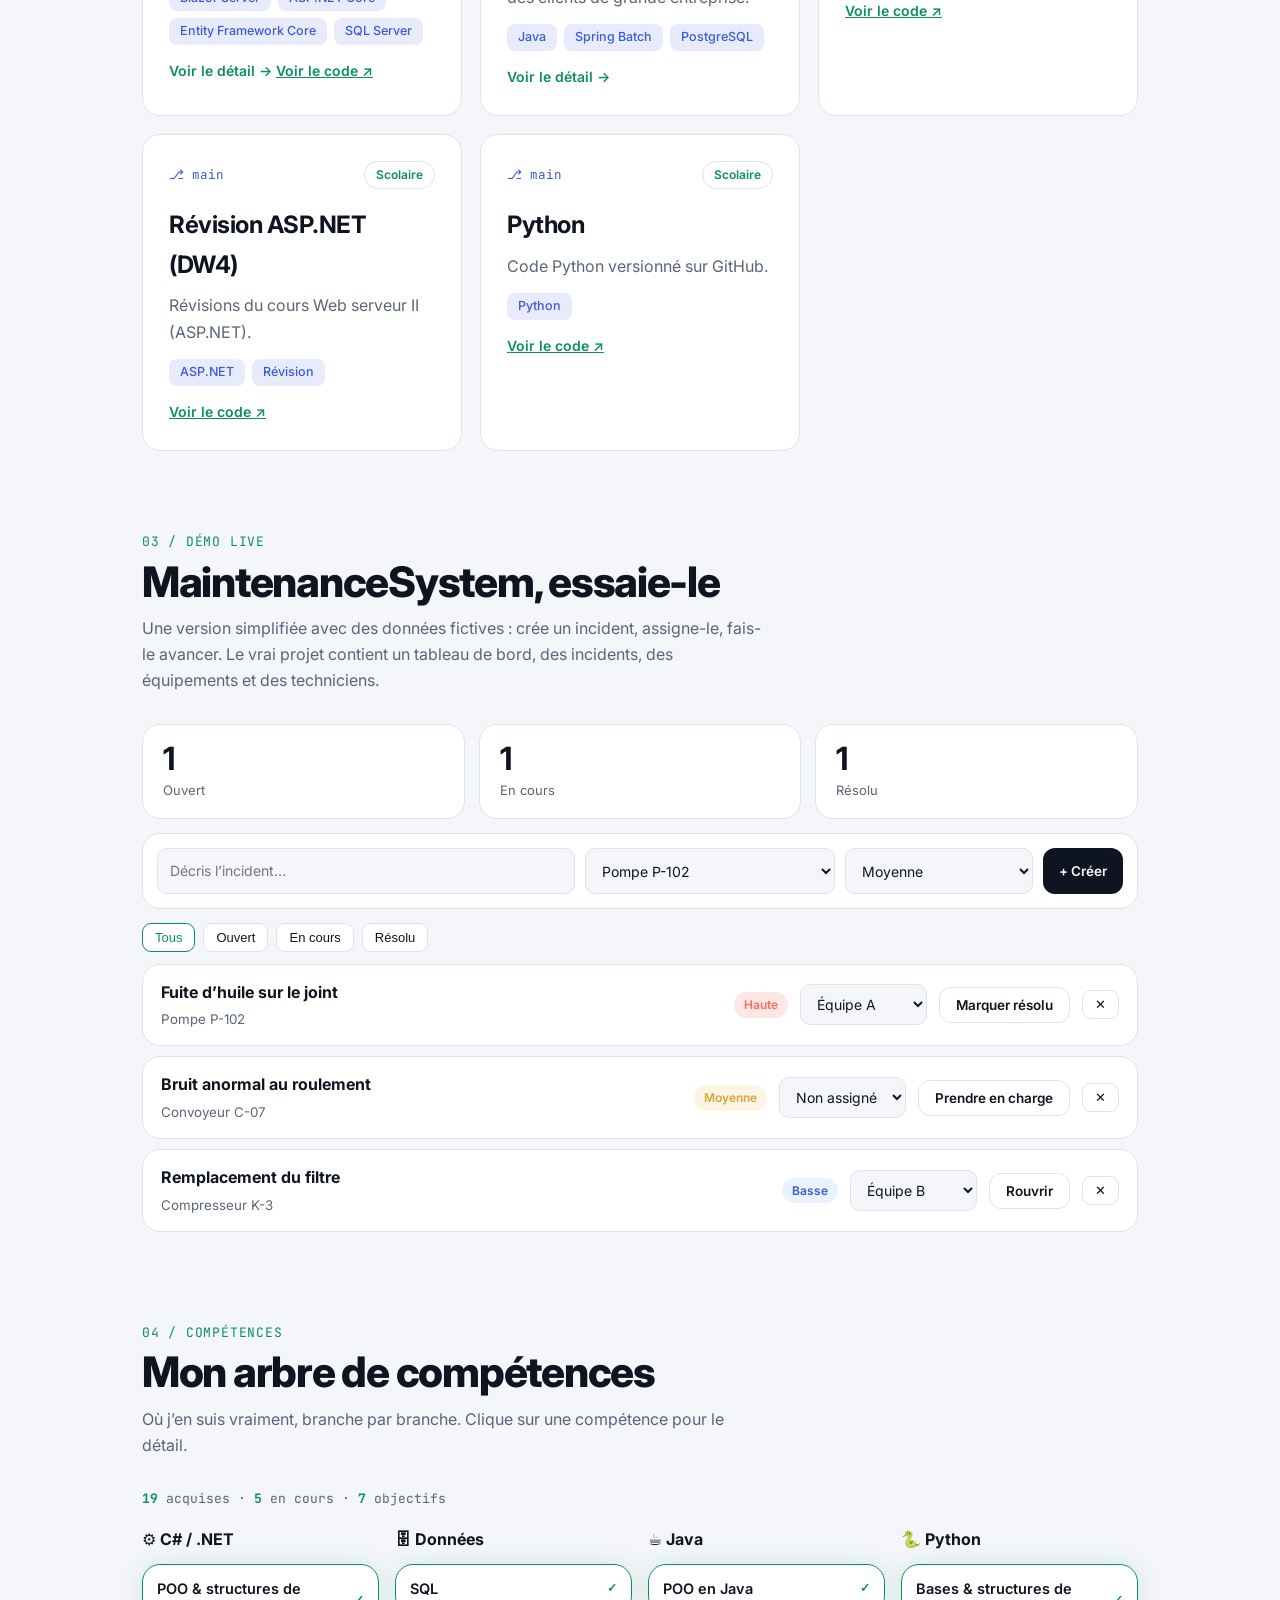
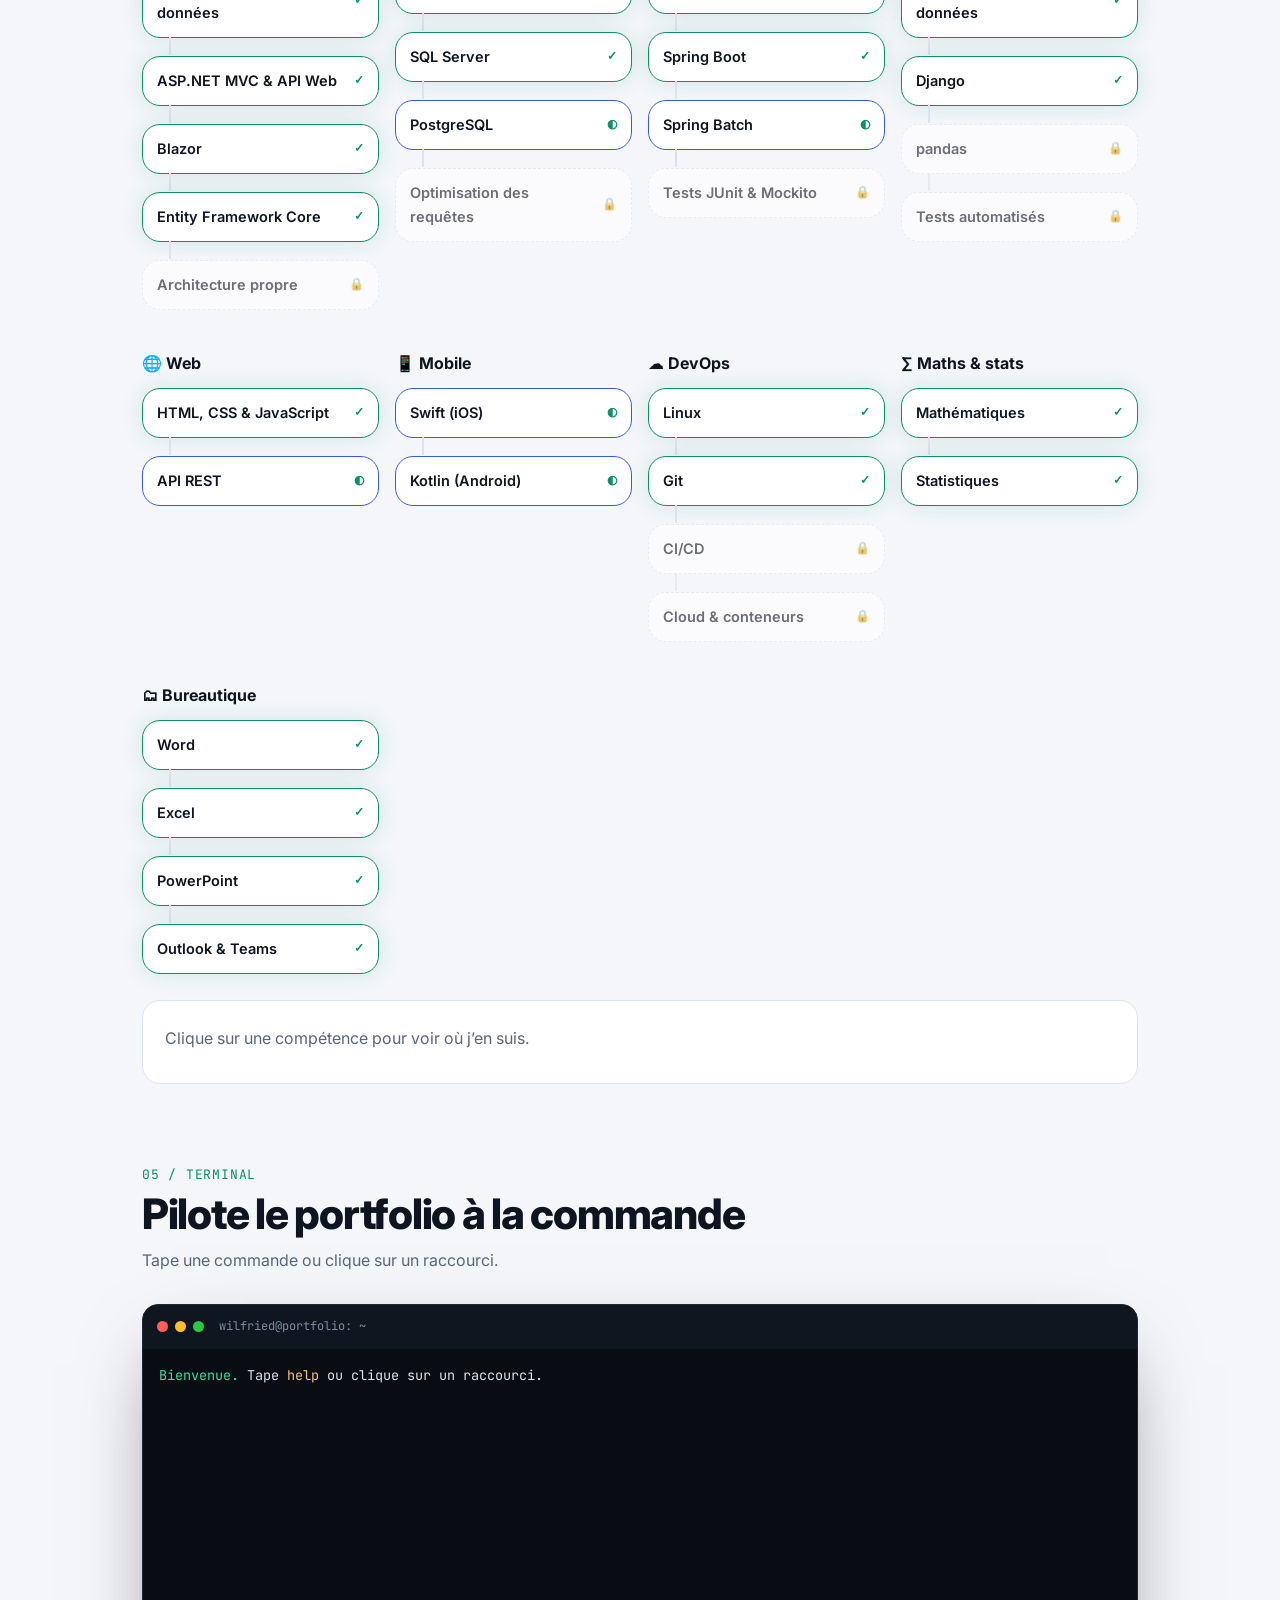
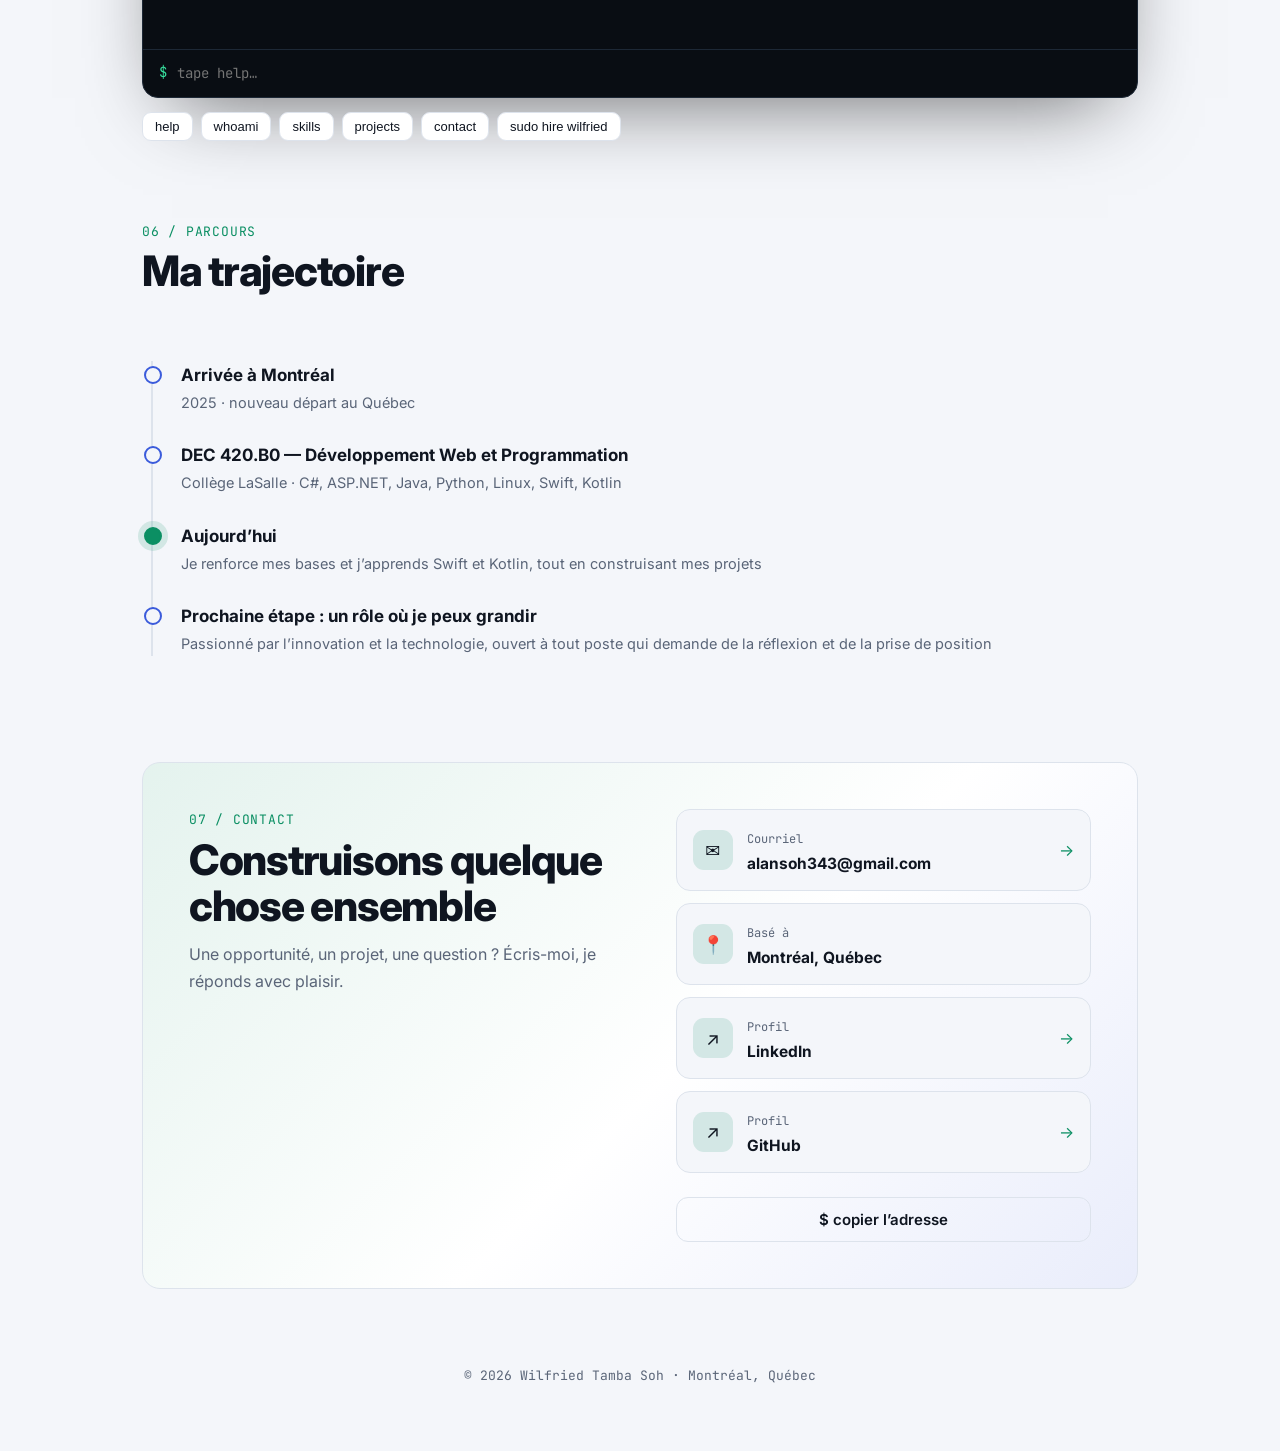
==== commit 0c546b9d: "Mise à jour du CV et du portfolio" ====
--- a/index.html
+++ b/index.html
@@ -84,6 +84,10 @@
 .nd.a{border-color:var(--accent);box-shadow:0 0 22px var(--glow)}.nd.e{border-color:var(--accent2)}.nd.o{border-style:dashed;opacity:.6}
 .nd i{font-style:normal;font-size:12px;color:var(--accent)}.nd.sel{outline:2px solid var(--text);outline-offset:2px}
 #ni{padding:18px 22px;margin-top:6px;min-height:84px}.m0{margin:6px 0 0;color:var(--muted)}
+.soc{display:flex;gap:10px;flex-wrap:wrap;margin-top:20px}
+.sb{display:inline-flex;align-items:center;gap:8px;padding:10px 15px;border-radius:11px;border:1px solid var(--border);background:var(--surface);color:var(--text);font:600 14px Inter,system-ui,sans-serif;text-decoration:none;cursor:pointer;transition:.2s}
+.sb:hover{border-color:var(--accent);color:var(--accent);transform:translateY(-2px)}.sb svg{width:18px;height:18px;fill:currentColor}.sb b{font-size:15px}
+.sb.cvb{background:var(--accent);border-color:var(--accent);color:#04120b}.sb.cvb:hover{color:#04120b;box-shadow:0 8px 24px var(--glow)}
 .ab{display:grid;grid-template-columns:1.5fr 1fr;gap:26px;align-items:start}
 .ab p{font-size:clamp(17px,2vw,19px);margin:0 0 16px}
 .fact{padding:14px 22px}.fact div{display:flex;gap:12px;padding:11px 0;border-bottom:1px solid var(--border);font-size:14.5px}.fact div:last-child{border:0}.fact span{width:22px}
@@ -138,6 +142,7 @@
 <p>Je suis arrivé à Montréal en 2025 pour repartir de zéro et bâtir quelque chose de solide. Aujourd’hui, j’étudie le développement web au Collège LaSalle, et la technologie est devenue pour moi une vraie passion.</p>
 <p>Je ne prétends pas tout savoir. Il y a des compétences que je n’ai pas encore, et je le dis franchement : je les construirai une à une, avec du travail et de la constance.</p>
 <p>Mon rêve est de m’installer durablement au Québec et d’y occuper un poste où je dois réfléchir, prendre position et faire avancer les choses.</p>
+<div class="soc"><a class="sb" href="https://github.com/Tamba2004" target="_blank" rel="noopener"><svg viewBox="0 0 16 16"><path d="M8 0C3.58 0 0 3.58 0 8c0 3.54 2.29 6.53 5.47 7.59.4.07.55-.17.55-.38 0-.19-.01-.82-.01-1.49-2.01.37-2.53-.49-2.69-.94-.09-.23-.48-.94-.82-1.13-.28-.15-.68-.52-.01-.53.63-.01 1.08.58 1.23.82.72 1.21 1.87.87 2.33.66.07-.52.28-.87.51-1.07-1.78-.2-3.64-.89-3.64-3.95 0-.87.31-1.59.82-2.15-.08-.2-.36-1.02.08-2.12 0 0 .67-.21 2.2.82.64-.18 1.32-.27 2-.27.68 0 1.36.09 2 .27 1.53-1.04 2.2-.82 2.2-.82.44 1.1.16 1.92.08 2.12.51.56.82 1.27.82 2.15 0 3.07-1.87 3.75-3.65 3.95.29.25.54.73.54 1.48 0 1.07-.01 1.93-.01 2.2 0 .21.15.46.55.38A8.013 8.013 0 0016 8c0-4.42-3.58-8-8-8z"/></svg>GitHub</a><a class="sb" href="https://www.linkedin.com/in/wilfried-alan-tamba-soh-928bb1346/" target="_blank" rel="noopener"><b>in</b>LinkedIn</a><a class="sb cvb" href="cv-wilfried-tamba-soh.pdf" download>⬇ Mon CV (PDF)</a><a class="sb" href="cv.html">CV interactif</a></div>
 </div>
 <div class="c fact">
 <div><span>📍</span>Montréal, depuis 2025</div><div><span>🎓</span>Collège LaSalle · DEC en développement web</div><div><span>🗣</span>Français (langue maternelle) · anglais</div><div><span>♟</span>Basketball, échecs, lecture</div>
@@ -264,7 +269,7 @@
 /* ===== AJOUTER UN LIEN (LinkedIn, GitHub…) : ['LinkedIn','https://…'] ===== */
 const LIENS=[['LinkedIn','https://www.linkedin.com/in/wilfried-alan-tamba-soh-928bb1346/'],['GitHub','https://github.com/Tamba2004']];
 $('#lk').innerHTML=LIENS.map(([n,u])=>`<a class="row2" href="${u}" target="_blank" rel="noopener" style="margin-bottom:12px"><span class="ic2">↗</span><span><small class="mono">Profil</small><b>${n}</b></span><em>→</em></a>`).join('');
-$('#copy').onclick=()=>{(navigator.clipboard?navigator.clipboard.writeText(E):Promise.reject()).catch(()=>{}).finally(()=>{const t=$('#toast');t.classList.add('show');setTimeout(()=>t.classList.remove('show'),1800)})};
+$('#copy').onclick=()=>{(navigator.clipboard?navigator.clipboard.writeText(E):Promise.reject()).catch(()=>{}).finally(()=>{const t=$('#toast');t.textContent='Adresse copiée ✔';t.classList.add('show');setTimeout(()=>t.classList.remove('show'),1800)})};
 /* fond animé */
 (()=>{const c=$('#bg'),x=c.getContext('2d');let w,h,N=[];const rs=()=>{w=c.width=innerWidth;h=c.height=innerHeight;N=Array.from({length:Math.min(50,w/20|0)},()=>({x:Math.random()*w,y:Math.random()*h,vx:(Math.random()-.5)*.3,vy:(Math.random()-.5)*.3}))};rs();addEventListener('resize',rs);
 const m={x:-999,y:-999};addEventListener('pointermove',e=>{m.x=e.clientX;m.y=e.clientY});
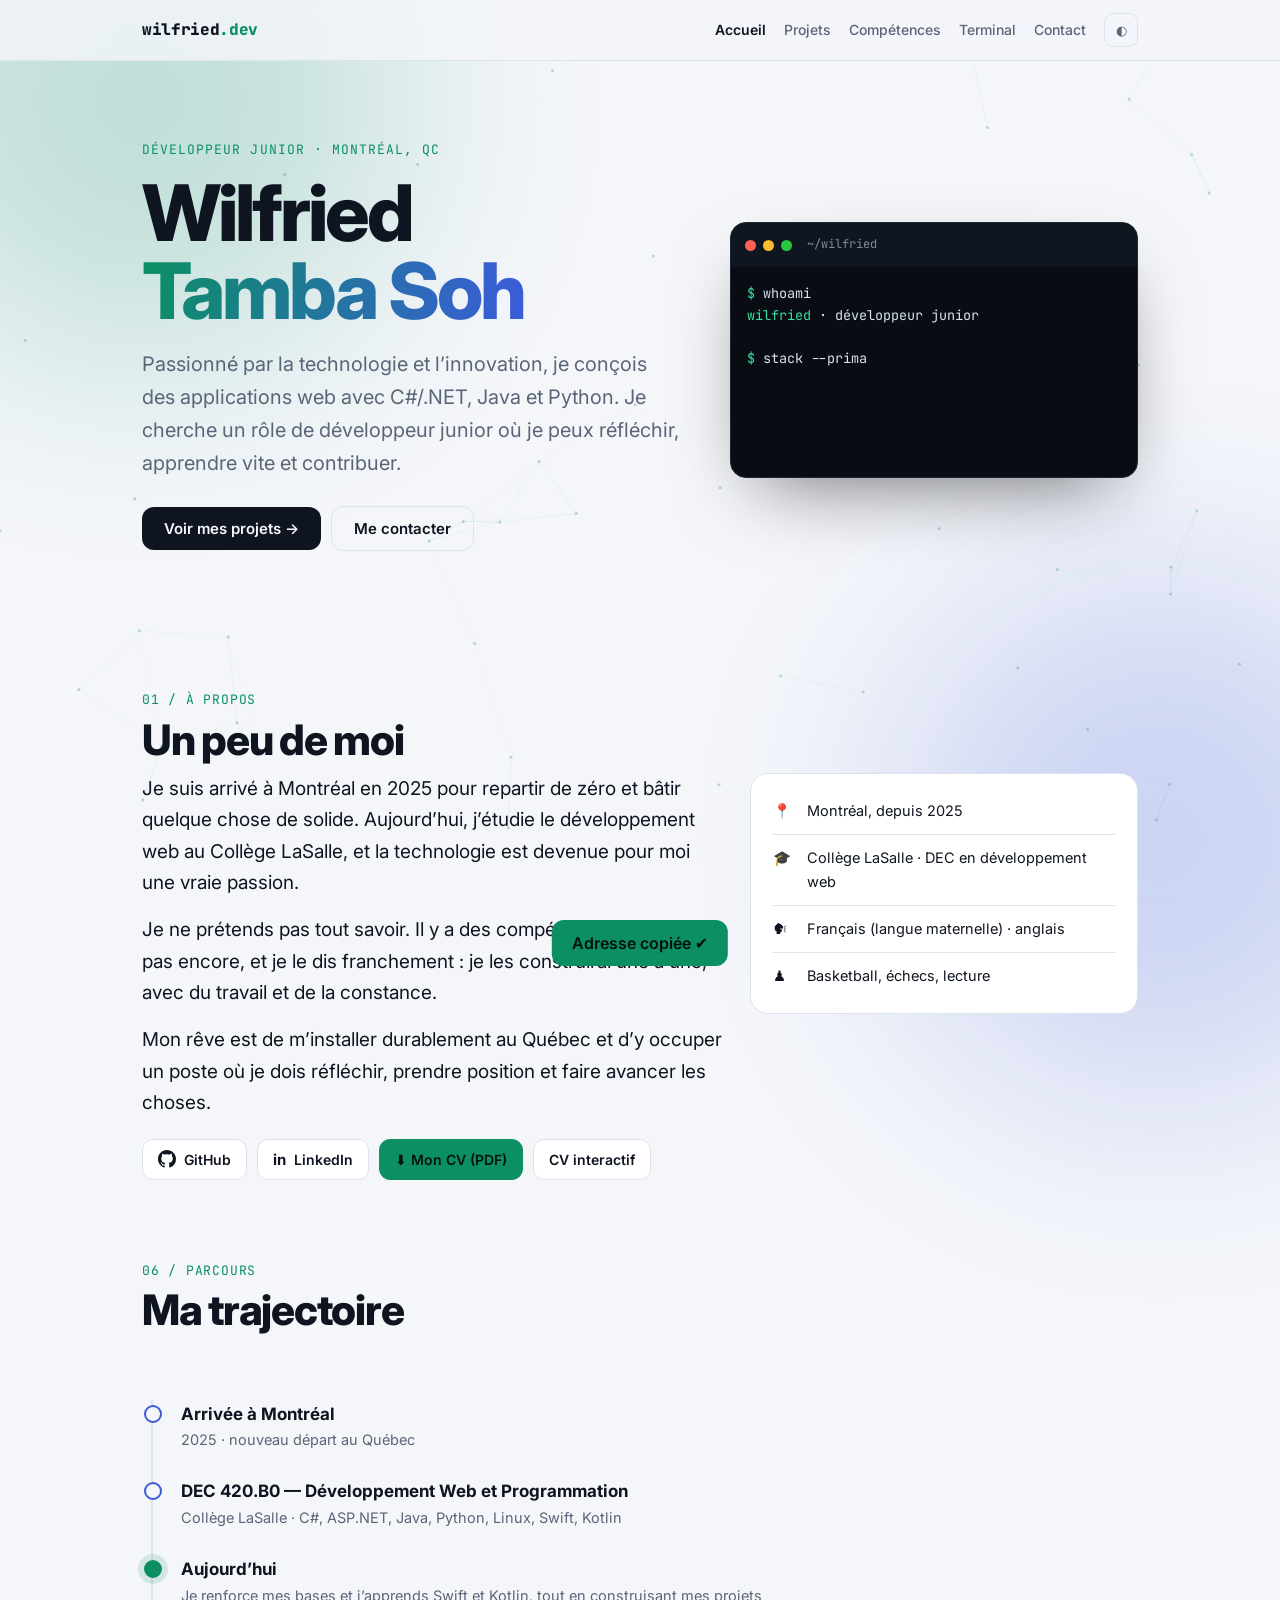
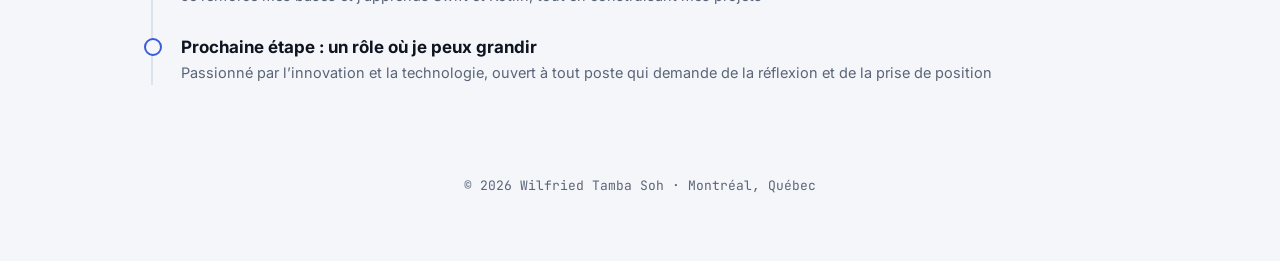
==== commit 8a6bd4e8: "Portfolio en plusieurs pages" ====
--- a/index.html
+++ b/index.html
@@ -1,128 +1,16 @@
-<!DOCTYPE html>
-<html lang="fr">
 <head>
 <meta charset="utf-8">
 <meta name="viewport" content="width=device-width, initial-scale=1, viewport-fit=cover">
 <title>Wilfried Tamba Soh — Développeur junior</title>
 <link rel="preconnect" href="https://fonts.googleapis.com"><link rel="preconnect" href="https://fonts.gstatic.com" crossorigin>
 <link href="https://fonts.googleapis.com/css2?family=Inter:wght@400;500;600;700;800&family=JetBrains+Mono:wght@400;500&display=swap" rel="stylesheet">
-<style>
-:root{--bg:#f4f6fa;--surface:#fff;--text:#0f1520;--muted:#5a6578;--accent:#0b8f63;--accent2:#3b5bdb;--border:#dde3ec;--glow:rgba(11,143,99,.14);--nav:rgba(244,246,250,.8);color-scheme:light;
-box-sizing:border-box;padding-top:env(safe-area-inset-top,0px);padding-bottom:env(safe-area-inset-bottom,0px)}
-@media (prefers-color-scheme:dark){:root:not([data-theme="light"]){--bg:#06080d;--surface:#0e131b;--text:#eaf0f8;--muted:#8d99ab;--accent:#38e2a0;--accent2:#7aa5ff;--border:#1b2431;--glow:rgba(56,226,160,.16);--nav:rgba(6,8,13,.75);color-scheme:dark}}
-:root[data-theme="dark"]{--bg:#06080d;--surface:#0e131b;--text:#eaf0f8;--muted:#8d99ab;--accent:#38e2a0;--accent2:#7aa5ff;--border:#1b2431;--glow:rgba(56,226,160,.16);--nav:rgba(6,8,13,.75);color-scheme:dark}
-*{box-sizing:border-box}
-html{scroll-behavior:smooth;scroll-padding-top:calc(70px + env(safe-area-inset-top,0px))}
-body{margin:0;background:var(--bg);color:var(--text);font:16px/1.65 Inter,system-ui,-apple-system,"Segoe UI",sans-serif;-webkit-font-smoothing:antialiased;overflow-x:hidden}
-body::before{content:"";position:fixed;inset:0 0 auto;height:env(safe-area-inset-top,0px);background:var(--nav);z-index:30}
-.mono{font-family:"JetBrains Mono",ui-monospace,Menlo,Consolas,monospace}
-#bg{position:fixed;inset:0;width:100%;height:100%;z-index:0;opacity:.4;pointer-events:none}
-.blob{position:fixed;width:520px;height:520px;border-radius:50%;filter:blur(110px);opacity:.22;z-index:0;pointer-events:none}
-.b1{background:var(--accent);top:-160px;left:-120px}.b2{background:var(--accent2);bottom:-200px;right:-140px}
-.wrap{position:relative;z-index:1;max-width:1040px;margin:0 auto;padding:0 22px}
-header.nav{position:sticky;top:env(safe-area-inset-top,0px);z-index:20;background:var(--nav);backdrop-filter:blur(14px);-webkit-backdrop-filter:blur(14px);border-bottom:1px solid var(--border)}
-header.nav .wrap{display:flex;align-items:center;gap:18px;height:60px}
-.logo{font-weight:800;letter-spacing:-.02em;margin-right:auto;color:var(--text);text-decoration:none}
-.logo span{color:var(--accent)}
-header.nav a:not(.logo){color:var(--muted);text-decoration:none;font-size:14px;font-weight:500}
-header.nav a:not(.logo):hover{color:var(--text)}
-#theme{background:none;border:1px solid var(--border);color:var(--muted);border-radius:9px;width:34px;height:34px;cursor:pointer}
-@media(max-width:720px){header.nav a:not(.logo){display:none}}
-.hero{display:grid;grid-template-columns:1.15fr .85fr;gap:36px;align-items:center;padding:78px 0 56px}
-@media(max-width:860px){.hero{grid-template-columns:1fr;padding-top:48px}}
-.eyebrow{color:var(--accent);font-size:13px;letter-spacing:.08em;text-transform:uppercase}
-h1{font-size:clamp(42px,7.4vw,78px);line-height:1;margin:14px 0 18px;letter-spacing:-.04em;font-weight:800}
-h1 em{font-style:normal;background:linear-gradient(100deg,var(--accent),var(--accent2));-webkit-background-clip:text;background-clip:text;color:transparent}
-.lead{font-size:clamp(17px,2.2vw,20px);color:var(--muted);max-width:540px;margin:0 0 26px}
-.btn{display:inline-flex;align-items:center;gap:8px;padding:12px 22px;border-radius:12px;background:var(--text);color:var(--bg);font-weight:600;text-decoration:none;border:0;cursor:pointer;font:600 15px Inter,sans-serif;margin:0 10px 10px 0;transition:.2s}
-.btn.alt{background:transparent;color:var(--text);border:1px solid var(--border)}
-.btn:hover{transform:translateY(-2px);box-shadow:0 10px 30px var(--glow)}
-.term{background:#090d13;color:#d8e3f0;border:1px solid #1d2836;border-radius:16px;overflow:hidden;box-shadow:0 30px 80px -30px rgba(0,0,0,.6)}
-.bar{display:flex;gap:7px;padding:12px 14px;background:#0f1620;align-items:center;font-size:12px;color:#7d8da0}
-.bar i{width:11px;height:11px;border-radius:50%;background:#ff5f57}.bar i:nth-child(2){background:#febc2e}.bar i:nth-child(3){background:#28c840}.bar span{margin-left:8px}
-.out{padding:16px;font-size:13.5px;line-height:1.6;overflow:auto;white-space:pre-wrap;word-break:break-word}
-.g{color:#38e2a0}.b{color:#7aa5ff}.y{color:#f5c76b}.m{color:#7d8da0}.r{color:#ff7b72}
-#hterm{height:210px}
-.inp{display:flex;gap:8px;padding:11px 16px;border-top:1px solid #1d2836;font-size:14px}
-.inp span{color:#38e2a0}.inp input{flex:1;background:none;border:0;outline:0;color:#d8e3f0;font:inherit;min-width:0}
-section{padding:72px 0 8px}
-.k{font-size:13px;color:var(--accent);letter-spacing:.06em}
-h2{font-size:clamp(28px,4.4vw,42px);letter-spacing:-.03em;margin:6px 0 10px;line-height:1.1;font-weight:800}
-.sub{color:var(--muted);max-width:620px;margin:0 0 30px}
-.c{position:relative;background:var(--surface);border:1px solid var(--border);border-radius:18px;overflow:hidden;transition:border-color .25s,transform .25s}
-.c::before{content:"";position:absolute;inset:0;background:radial-gradient(360px circle at var(--mx,-200px) var(--my,-200px),var(--glow),transparent 60%);pointer-events:none;opacity:0;transition:opacity .25s}
-.c:hover::before{opacity:1}.c:hover{border-color:color-mix(in srgb,var(--accent) 55%,var(--border))}
-.projs{display:grid;gap:18px;grid-template-columns:repeat(auto-fit,minmax(300px,1fr))}
-.proj{padding:26px}
-.top{display:flex;justify-content:space-between;align-items:center;margin-bottom:16px}
-.br{font-size:12.5px;color:var(--accent2)}
-.pill{font-size:12px;padding:3px 11px;border-radius:99px;border:1px solid var(--border);color:var(--accent);font-weight:600}
-.proj h3{font-size:24px;margin:0 0 8px;letter-spacing:-.02em}
-.proj p{color:var(--muted);margin:0 0 14px}
-.tags{display:flex;flex-wrap:wrap;gap:7px;margin-bottom:12px}
-.tag{font-size:12.5px;padding:3px 11px;border-radius:8px;background:color-mix(in srgb,var(--accent2) 12%,transparent);color:var(--accent2);font-weight:500}
-.more{max-height:0;overflow:hidden;transition:max-height .4s;margin:0;padding-left:18px;color:var(--muted);font-size:14.5px}
-.proj.open .more{max-height:200px;margin-bottom:12px}
-.link{background:none;border:0;color:var(--accent);font:600 14px Inter,sans-serif;cursor:pointer;padding:0}
-.dash{display:grid;gap:14px;grid-template-columns:repeat(3,1fr);margin-bottom:14px}
-.kpi{padding:16px 20px}.kpi b{font-size:32px;display:block;letter-spacing:-.02em;line-height:1.1}.kpi span{color:var(--muted);font-size:13px}
-.nw{display:grid;gap:10px;grid-template-columns:2fr 1.2fr .9fr auto;padding:14px;margin-bottom:14px}
-.nw input,.nw select,.inc select{background:var(--bg);border:1px solid var(--border);color:var(--text);border-radius:10px;padding:10px 12px;font:inherit;font-size:14px;min-width:0}
-.btn.sm{padding:9px 16px;font-size:13.5px;margin:0;justify-content:center}
-.fl{display:flex;gap:8px;flex-wrap:wrap;margin-bottom:12px}.chip.on{border-color:var(--accent);color:var(--accent)}
-.inc{display:grid;grid-template-columns:1fr auto auto auto auto;gap:12px;align-items:center;padding:14px 18px;margin-bottom:10px}
-.ttl b{display:block}.ttl small{color:var(--muted)}
-.pr{font-size:12px;padding:3px 10px;border-radius:99px;font-weight:600}
-.pr.Haute{background:rgba(255,95,87,.15);color:#ff6b62}.pr.Moyenne{background:rgba(245,199,107,.18);color:#d9a53a}.pr.Basse{background:rgba(122,165,255,.15);color:var(--accent2)}
-@media(max-width:760px){.nw{grid-template-columns:1fr}.inc{grid-template-columns:1fr 1fr}.ttl{grid-column:1/-1}}
-.lg{font-size:13px;color:var(--muted);margin-bottom:16px}.lg b{color:var(--accent)}
-.tree{display:grid;gap:22px 16px;grid-template-columns:repeat(auto-fit,minmax(200px,1fr));margin-bottom:8px}
-.bh{font-weight:700;margin-bottom:12px}
-.nd{overflow:visible;padding:12px 14px;margin-bottom:18px;cursor:pointer;font-size:14.5px;font-weight:600;display:flex;justify-content:space-between;gap:8px;align-items:center}
-.nd::before{border-radius:inherit}
-.nd:not(:last-child)::after{content:"";position:absolute;left:26px;top:100%;height:18px;width:2px;background:var(--border)}
-.nd.a{border-color:var(--accent);box-shadow:0 0 22px var(--glow)}.nd.e{border-color:var(--accent2)}.nd.o{border-style:dashed;opacity:.6}
-.nd i{font-style:normal;font-size:12px;color:var(--accent)}.nd.sel{outline:2px solid var(--text);outline-offset:2px}
-#ni{padding:18px 22px;margin-top:6px;min-height:84px}.m0{margin:6px 0 0;color:var(--muted)}
-.soc{display:flex;gap:10px;flex-wrap:wrap;margin-top:20px}
-.sb{display:inline-flex;align-items:center;gap:8px;padding:10px 15px;border-radius:11px;border:1px solid var(--border);background:var(--surface);color:var(--text);font:600 14px Inter,system-ui,sans-serif;text-decoration:none;cursor:pointer;transition:.2s}
-.sb:hover{border-color:var(--accent);color:var(--accent);transform:translateY(-2px)}.sb svg{width:18px;height:18px;fill:currentColor}.sb b{font-size:15px}
-.sb.cvb{background:var(--accent);border-color:var(--accent);color:#04120b}.sb.cvb:hover{color:#04120b;box-shadow:0 8px 24px var(--glow)}
-.ab{display:grid;grid-template-columns:1.5fr 1fr;gap:26px;align-items:start}
-.ab p{font-size:clamp(17px,2vw,19px);margin:0 0 16px}
-.fact{padding:14px 22px}.fact div{display:flex;gap:12px;padding:11px 0;border-bottom:1px solid var(--border);font-size:14.5px}.fact div:last-child{border:0}.fact span{width:22px}
-.ct{display:grid;grid-template-columns:1.1fr 1fr;gap:30px;padding:46px;background:linear-gradient(135deg,color-mix(in srgb,var(--accent) 11%,var(--surface)),var(--surface) 55%,color-mix(in srgb,var(--accent2) 11%,var(--surface)))}
-.ct h2{margin-bottom:12px}.ct .sub{margin:0}
-.ctr{display:flex;flex-direction:column;gap:12px}
-.row2{display:flex;align-items:center;gap:14px;padding:14px 16px;border:1px solid var(--border);border-radius:14px;background:var(--bg);color:var(--text);text-decoration:none;transition:.25s}
-a.row2:hover{border-color:var(--accent);transform:translateX(4px)}
-.row2 b{display:block;font-size:15.5px}.row2 small{color:var(--muted);font-size:12px}.row2 em{margin-left:auto;font-style:normal;color:var(--accent)}
-.ic2{width:40px;height:40px;border-radius:11px;display:grid;place-items:center;background:var(--glow);font-size:18px}
-.ctr .btn{margin:0;justify-content:center}
-@media(max-width:820px){.ab,.ct{grid-template-columns:1fr}.ct{padding:28px 22px}}
-.chips{display:flex;flex-wrap:wrap;gap:8px;margin-top:14px}
-.chip{background:var(--surface);border:1px solid var(--border);color:var(--text);border-radius:9px;padding:6px 12px;font-size:13px;cursor:pointer}
-.chip:hover{border-color:var(--accent);color:var(--accent)}
-#out{height:300px}
-.tl{border-left:2px solid var(--border);margin-left:9px;padding-left:28px}
-.tl div{position:relative;margin-bottom:26px}
-.tl div::before{content:"";position:absolute;left:-37px;top:5px;width:14px;height:14px;border-radius:50%;background:var(--bg);border:2px solid var(--accent2)}
-.tl .now::before{background:var(--accent);border-color:var(--accent);box-shadow:0 0 0 6px var(--glow)}
-.tl b{display:block;font-size:17px}.tl span{color:var(--muted);font-size:14.5px}
-.cta{padding:48px 28px;text-align:center}
-.cta h2{margin-bottom:12px}.cta .sub{margin:0 auto 24px}
-footer{position:relative;z-index:1;text-align:center;padding:56px 20px 64px;color:var(--muted);font-size:13px}
-#toast{position:fixed;left:50%;bottom:calc(24px + env(safe-area-inset-bottom,0px));transform:translate(-50%,90px);background:var(--accent);color:#04120b;padding:10px 20px;border-radius:12px;font-weight:600;transition:.3s;z-index:40}
-#toast.show{transform:translate(-50%,0)}
-.rv{opacity:0;transform:translateY(24px);transition:opacity .7s,transform .7s}.rv.in{opacity:1;transform:none}
-@media (prefers-reduced-motion:reduce){*{animation:none!important;transition:none!important}.rv{opacity:1;transform:none}}
-</style>
+<link rel="stylesheet" href="style.css">
 </head>
 <body>
 <canvas id="bg"></canvas><div class="blob b1"></div><div class="blob b2"></div>
 <header class="nav"><div class="wrap">
-<a class="logo mono" href="#top">wilfried<span>.dev</span></a>
-<a href="#apropos">À propos</a><a href="#projets">Projets</a><a href="#demo">Démo</a><a href="#skills">Compétences</a><a href="#terminal">Terminal</a><a href="#parcours">Parcours</a><a href="#contact">Contact</a>
+<a class="logo mono" href="index.html">wilfried<span>.dev</span></a>
+<a href="index.html" class="on">Accueil</a><a href="projets.html">Projets</a><a href="competences.html">Compétences</a><a href="terminal.html">Terminal</a><a href="contact.html">Contact</a>
 <button id="theme" title="Changer le thème" aria-label="Changer le thème">◐</button></div></header>
 
 <div class="wrap" id="top">
@@ -131,11 +19,10 @@
 <div class="eyebrow mono">Développeur junior · Montréal, QC</div>
 <h1>Wilfried<br><em>Tamba Soh</em></h1>
 <p class="lead">Passionné par la technologie et l’innovation, je conçois des applications web avec C#/.NET, Java et Python. Je cherche un rôle de développeur junior où je peux réfléchir, apprendre vite et contribuer.</p>
-<a class="btn" href="#projets">Voir mes projets →</a><a class="btn alt" href="#contact">Me contacter</a>
+<a class="btn" href="projets.html">Voir mes projets →</a><a class="btn alt" href="contact.html">Me contacter</a>
 </div>
 <div class="term mono"><div class="bar"><i></i><i></i><i></i><span>~/wilfried</span></div><div class="out" id="hterm"></div></div>
 </div>
-
 <section id="apropos" class="rv">
 <div class="k mono">01 / À PROPOS</div><h2>Un peu de moi</h2>
 <div class="ab"><div>
@@ -147,28 +34,6 @@
 <div class="c fact">
 <div><span>📍</span>Montréal, depuis 2025</div><div><span>🎓</span>Collège LaSalle · DEC en développement web</div><div><span>🗣</span>Français (langue maternelle) · anglais</div><div><span>♟</span>Basketball, échecs, lecture</div>
 </div></div></section>
-
-<section id="projets" class="rv">
-<div class="k mono">02 / PROJETS</div><h2>Ce que j’ai construit</h2><p class="sub">Synchronisé automatiquement avec mon GitHub.</p>
-<div class="projs" id="projs"></div></section>
-
-<section id="demo" class="rv">
-<div class="k mono">03 / DÉMO LIVE</div><h2>MaintenanceSystem, essaie-le</h2><p class="sub">Une version simplifiée avec des données fictives : crée un incident, assigne-le, fais-le avancer. Le vrai projet contient un tableau de bord, des incidents, des équipements et des techniciens.</p>
-<div class="dash" id="kp"></div>
-<div class="c nw"><input id="nt" placeholder="Décris l’incident…" aria-label="Titre de l’incident"><select id="ne" aria-label="Équipement"></select><select id="np" aria-label="Priorité"></select><button class="btn sm" id="nb">+ Créer</button></div>
-<div class="fl" id="fl"></div><div id="il"></div></section>
-
-<section id="skills" class="rv">
-<div class="k mono">04 / COMPÉTENCES</div><h2>Mon arbre de compétences</h2><p class="sub">Où j’en suis vraiment, branche par branche. Clique sur une compétence pour le détail.</p>
-<div class="lg mono" id="lg"></div><div class="tree" id="tree"></div>
-<div class="c" id="ni"><p class="m0">Clique sur une compétence pour voir où j’en suis.</p></div></section>
-
-<section id="terminal" class="rv">
-<div class="k mono">05 / TERMINAL</div><h2>Pilote le portfolio à la commande</h2><p class="sub">Tape une commande ou clique sur un raccourci.</p>
-<div class="term mono"><div class="bar"><i></i><i></i><i></i><span>wilfried@portfolio: ~</span></div><div class="out" id="out"></div>
-<div class="inp"><span>$</span><input id="in" autocomplete="off" spellcheck="false" aria-label="Commande" placeholder="tape help…"></div></div>
-<div class="chips mono" id="chips"></div></section>
-
 <section id="parcours" class="rv">
 <div class="k mono">06 / PARCOURS</div><h2>Ma trajectoire</h2><p class="sub">&nbsp;</p>
 <div class="tl">
@@ -177,107 +42,9 @@
 <div class="now"><b>Aujourd’hui</b><span>Je renforce mes bases et j’apprends Swift et Kotlin, tout en construisant mes projets</span></div>
 <div><b>Prochaine étape : un rôle où je peux grandir</b><span>Passionné par l’innovation et la technologie, ouvert à tout poste qui demande de la réflexion et de la prise de position</span></div>
 </div></section>
-
-<section id="contact" class="rv" style="padding-bottom:20px">
-<div class="c ct"><div><div class="k mono">07 / CONTACT</div><h2>Construisons quelque chose ensemble</h2><p class="sub">Une opportunité, un projet, une question ? Écris-moi, je réponds avec plaisir.</p></div>
-<div class="ctr"><a class="row2" href="mailto:alansoh343@gmail.com"><span class="ic2">✉</span><span><small class="mono">Courriel</small><b>alansoh343@gmail.com</b></span><em>→</em></a>
-<div class="row2"><span class="ic2">📍</span><span><small class="mono">Basé à</small><b>Montréal, Québec</b></span></div>
-<div id="lk"></div><button class="btn alt mono" id="copy">$ copier l’adresse</button></div></div></section>
 </div>
 <footer class="mono">© 2026 Wilfried Tamba Soh · Montréal, Québec</footer>
 <div id="toast">Adresse copiée ✔</div>
-
-<script>
-const $=s=>document.querySelector(s),E='alansoh343@gmail.com';
-const esc=t=>t.replace(/[&<>]/g,c=>({'&':'&amp;','<':'&lt;','>':'&gt;'}[c]));
-$('#theme').onclick=()=>{const r=document.documentElement,d=r.dataset.theme?r.dataset.theme==='dark':matchMedia('(prefers-color-scheme:dark)').matches;r.dataset.theme=d?'light':'dark'};
-/* révélations au scroll + halo souris */
-const io=new IntersectionObserver(es=>es.forEach(e=>{if(e.isIntersecting){e.target.classList.add('in');io.unobserve(e.target)}}),{threshold:.08});
-document.querySelectorAll('.rv').forEach(e=>io.observe(e));
-addEventListener('pointermove',e=>{const c=e.target.closest&&e.target.closest('.c');if(c){const r=c.getBoundingClientRect();c.style.setProperty('--mx',e.clientX-r.left+'px');c.style.setProperty('--my',e.clientY-r.top+'px')}});
-/* terminal du hero (auto-frappe) */
-(async()=>{const h=$('#hterm'),sl=ms=>new Promise(r=>setTimeout(r,ms));
-const L=[['whoami','<span class="g">wilfried</span> · développeur junior'],['stack --primary','<span class="b">C#</span> · .NET · Blazor\n<span class="b">Python</span> · <span class="b">Java</span>'],['status','<span class="g">●</span> en cours : pipeline ETL\n<span class="g">●</span> objectif : un poste junior en développement']];
-for(const[c,o]of L){h.innerHTML+='<span class="g">$</span> ';for(const ch of c){h.innerHTML+=ch;await sl(45)}h.innerHTML+='\n';await sl(250);h.innerHTML+=o+'\n\n';await sl(500)}
-h.innerHTML+='<span class="g">$</span> <span class="m">▍</span>'})();
-/* terminal interactif */
-const out=$('#out'),inp=$('#in'),P=t=>{out.innerHTML+=t+'\n';out.scrollTop=out.scrollHeight};
-const C={
-help:()=>`<span class="y">Commandes :</span>\n  whoami · skills · projects · formation · contact\n  demo · theme · clear · sudo hire wilfried`,
-whoami:()=>`<span class="g">Wilfried Tamba Soh</span>, 22 ans, Montréal\nÉtudiant en développement web (Collège LaSalle).\nObjectif : un poste junior en développement, à Montréal.`,
-skills:()=>`<span class="b">C#</span> ████████ langage principal (.NET, Blazor)\n<span class="b">Python</span> ██████░░ actif (Django)\n<span class="b">Java</span> ██████░░ actif (Spring Boot, Batch)\n<span class="b">SQL</span> · HTML/CSS/JS · POO · structures de données\n<span class="b">Swift</span> · <span class="b">Kotlin</span> en cours · maths & stats · Office`,
-projects:()=>`<span class="g">MaintenanceSystem</span>  gestion d’incidents (réalisé)\n<span class="g">Pipeline ETL</span>       Java/Spring Batch/PostgreSQL (en cours)`,
-formation:()=>`DEC 420.B0 Développement Web et Programmation\nCollège LaSalle, Montréal`,
-contact:()=>`<span class="g">${E}</span>\nMontréal, QC`,
-theme:()=>{$('#theme').click();return '<span class="m">thème basculé</span>'},
-clear:()=>{out.innerHTML='';return ''},
-demo:()=>{setTimeout(()=>$('#demo').scrollIntoView(),400);return '<span class="m">→ ouverture de la démo…</span>'},
-'sudo hire wilfried':()=>`<span class="g">[sudo] permission accordée ✔</span>\nÉcris-moi : ${E}`};
-function exec(v){v=v.trim().toLowerCase();if(!v)return;P(`<span class="g">$</span> ${esc(v)}`);const f=C[v];if(f){const r=f();if(r)P(r)}else P(`<span class="r">commande introuvable :</span> ${esc(v)} — tape <span class="y">help</span>`)}
-inp.addEventListener('keydown',e=>{if(e.key==='Enter'){exec(inp.value);inp.value=''}});
-['help','whoami','skills','projects','contact','sudo hire wilfried'].forEach(c=>{const b=document.createElement('button');b.className='chip';b.textContent=c;b.onclick=()=>exec(c);$('#chips').append(b)});
-P('<span class="g">Bienvenue.</span> Tape <span class="y">help</span> ou clique sur un raccourci.\n');
-/* démo MaintenanceSystem */
-const EQ=['Pompe P-102','Convoyeur C-07','Compresseur K-3','Chaudière B-1'],TE=['Équipe A','Équipe B','Équipe C'],PR=['Haute','Moyenne','Basse'],ST=['Ouvert','En cours','Résolu'];
-let I=[{id:1,t:'Fuite d’huile sur le joint',e:EQ[0],p:'Haute',s:'En cours',a:'Équipe A'},{id:2,t:'Bruit anormal au roulement',e:EQ[1],p:'Moyenne',s:'Ouvert',a:''},{id:3,t:'Remplacement du filtre',e:EQ[2],p:'Basse',s:'Résolu',a:'Équipe B'}],nid=4,F='Tous';
-const opt=(a,v)=>a.map(x=>`<option${x===v?' selected':''}>${x}</option>`).join('');
-$('#ne').innerHTML=opt(EQ);$('#np').innerHTML=opt(PR,'Moyenne');
-function rd(){
-$('#kp').innerHTML=ST.map(x=>`<div class="c kpi"><b>${I.filter(i=>i.s===x).length}</b><span>${x}</span></div>`).join('');
-$('#fl').innerHTML=['Tous',...ST].map(x=>`<button class="chip${x===F?' on':''}" data-f="${x}">${x}</button>`).join('');
-const L=I.filter(i=>F==='Tous'||i.s===F);
-$('#il').innerHTML=L.length?L.map(i=>`<div class="c inc"><div class="ttl"><b>${esc(i.t)}</b><small>${i.e}</small></div><span class="pr ${i.p}">${i.p}</span><select data-id="${i.id}" data-a="as" aria-label="Technicien"><option value="">Non assigné</option>${opt(TE,i.a)}</select><button class="btn alt sm" data-id="${i.id}" data-a="adv">${i.s==='Ouvert'?'Prendre en charge':i.s==='En cours'?'Marquer résolu':'Rouvrir'}</button><button class="chip" data-id="${i.id}" data-a="del" aria-label="Supprimer">✕</button></div>`).join(''):'<p class="sub">Aucun incident dans cette vue.</p>'}
-document.addEventListener('click',e=>{const f=e.target.closest('[data-f]');if(f){F=f.dataset.f;rd();return}
-const b=e.target.closest('[data-a]');if(!b||b.tagName==='SELECT')return;const i=I.find(x=>x.id==b.dataset.id);
-if(b.dataset.a==='adv'){const k=ST.indexOf(i.s);i.s=ST[(k+1)%3];if(i.s==='En cours'&&!i.a)i.a=TE[0]}else I=I.filter(x=>x!==i);rd()});
-document.addEventListener('change',e=>{if(e.target.dataset&&e.target.dataset.a==='as'){I.find(x=>x.id==e.target.dataset.id).a=e.target.value}});
-function add(){const t=$('#nt').value.trim();if(!t)return;I.unshift({id:nid++,t,e:$('#ne').value,p:$('#np').value,s:'Ouvert',a:''});$('#nt').value='';F='Tous';rd()}
-$('#nb').onclick=add;$('#nt').addEventListener('keydown',e=>{if(e.key==='Enter')add()});rd();
-/* arbre de compétences */
-const LB={a:'Acquis',e:'En cours',o:'Objectif'},cnt={a:0,e:0,o:0};let SEL=null;
-/* ===== AJOUTER UNE COMPÉTENCE : ['Nom','a' (acquis) | 'e' (en cours) | 'o' (objectif),'Description'] dans la bonne branche ===== */
-const T=[['⚙','C# / .NET',[['POO & structures de données','a','Les fondations : classes, héritage, collections et algorithmes de base.'],['ASP.NET MVC & API Web','a','Contrôleurs, vues, routes et API avec ASP.NET.'],['Blazor','a','Interfaces web interactives dans l’écosystème .NET.'],['Entity Framework Core','a','Accès aux données depuis C# avec un ORM, utilisé dans MaintenanceSystem.'],['Architecture propre','o','Bien séparer domaine, services et accès aux données.']]],
-['🗄','Données',[['SQL','a','Requêtes, jointures et modélisation de base.'],['SQL Server','a','Base de données de mon projet MaintenanceSystem.'],['PostgreSQL','e','La base de données de mon projet ETL.'],['Optimisation des requêtes','o','Index, plans d’exécution et performance.']]],
-['☕','Java',[['POO en Java','a','Classes, interfaces, exceptions, collections et Streams.'],['Spring Boot','a','Créer des applications et des API avec Spring Boot.'],['Spring Batch','e','Jobs, steps, readers, processors et writers.'],['Tests JUnit & Mockito','o','Des tests unitaires fiables pour mes projets.']]],
-['🐍','Python',[['Bases & structures de données','a','Listes, dictionnaires et programmation orientée objet.'],['Django','a','Framework web Python : modèles, vues et templates.'],['pandas','o','Manipulation et nettoyage de données.'],['Tests automatisés','o','pytest et bonnes pratiques de test.']]],
-['🌐','Web',[['HTML, CSS & JavaScript','a','Des pages responsives et interactives, comme ce portfolio.'],['API REST','e','Concevoir et consommer des API.']]],
-['📱','Mobile',[['Swift (iOS)','e','Je l’apprends en ce moment : applications iOS.'],['Kotlin (Android)','e','Je l’apprends en ce moment : développement Android.']]],
-['☁','DevOps',[['Linux','a','Ligne de commande et système d’exploitation.'],['Git','a','Travailler proprement en équipe sur un projet.'],['CI/CD','o','Automatiser build, tests et déploiement.'],['Cloud & conteneurs','o','Docker et déploiement dans le cloud.']]],
-['∑','Maths & stats',[['Mathématiques','a','Bases solides, utiles pour la logique et les algorithmes.'],['Statistiques','a','Lecture et analyse de données.']]],
-['🗂','Bureautique',[['Word','a','Rédaction et mise en forme de documents.'],['Excel','a','Tableaux, formules et analyse de données.'],['PowerPoint','a','Présentations claires et soignées.'],['Outlook & Teams','a','Communication et organisation au quotidien.']]]];
-T.forEach(([ic,n,ns])=>{const b=document.createElement('div');b.innerHTML=`<div class="bh">${ic} ${n}</div>`;
-ns.forEach(([t,s,d])=>{cnt[s]++;const x=document.createElement('div');x.className='c nd '+s;x.innerHTML=`<span>${t}</span><i class="mono">${s==='a'?'✓':s==='e'?'◐':'🔒'}</i>`;
-x.onclick=()=>{SEL&&SEL.classList.remove('sel');SEL=x;x.classList.add('sel');$('#ni').innerHTML=`<b>${t}</b> <span class="pill">${LB[s]}</span><p class="m0">${d}</p>`};b.append(x)});$('#tree').append(b)});
-$('#lg').innerHTML=`<b>${cnt.a}</b> acquises · <b>${cnt.e}</b> en cours · <b>${cnt.o}</b> objectifs`;
-/* ===== AJOUTER UN PROJET : copie un bloc {…} dans PROJETS (sépare-les par une virgule) ===== */
-const PROJETS=[
-{repo:'maintenance-incident-management',nom:'MaintenanceSystem',branche:'main',statut:'Réalisé',desc:'Système de gestion d’incidents de maintenance industrielle.',tags:['Blazor Server','ASP.NET Core','Entity Framework Core','SQL Server'],details:['Tableau de bord de suivi','Création et suivi des incidents','Liste des équipements','Liste des techniciens'],lien:'https://github.com/Tamba2004/maintenance-incident-management'},
-{nom:'Pipeline ETL multi-formats',branche:'feat/etl-pipeline',statut:'En cours',desc:'Traitement de données pensé pour des clients de grande entreprise.',tags:['Java','Spring Batch','PostgreSQL'],details:['Données réelles (météo d’Environnement Canada)','Règles de validation poussées','Rapports d’exécution lisibles','Erreurs partielles gérées : une ligne rejetée n’arrête pas le lot'],lien:''},
-{repo:'Student_Manager',nom:'Student Manager',branche:'main',statut:'Scolaire',desc:'Projet scolaire en Swift.',tags:['Swift'],details:[],lien:'https://github.com/Tamba2004/Student_Manager'},
-{repo:'dw4_aspnet-revision',nom:'Révision ASP.NET (DW4)',branche:'main',statut:'Scolaire',desc:'Révisions du cours Web serveur II (ASP.NET).',tags:['ASP.NET','Révision'],details:[],lien:'https://github.com/Tamba2004/dw4_aspnet-revision'},
-{repo:'python',nom:'Python',branche:'main',statut:'Scolaire',desc:'Code Python versionné sur GitHub.',tags:['Python'],details:[],lien:'https://github.com/Tamba2004/python'}
-];
-const renderProj=()=>$('#projs').innerHTML=PROJETS.map(p=>`<article class="c proj"><div class="top"><span class="br mono">⎇ ${p.branche}</span><span class="pill">${p.statut}</span></div><h3>${p.nom}</h3><p>${p.desc}</p><div class="tags">${p.tags.map(t=>`<span class="tag">${t}</span>`).join('')}</div>${p.maj?`<small class="mono m0">Mis à jour le ${p.maj}</small>`:''}${p.details.length?`<ul class="more">${p.details.map(d=>`<li>${d}</li>`).join('')}</ul><button class="link" data-tog>Voir le détail →</button>`:''}${p.lien?` <a class="link" href="${p.lien}" target="_blank" rel="noopener">Voir le code ↗</a>`:''}</article>`).join('');renderProj();
-/* ===== SYNCHRO GITHUB AUTOMATIQUE : tout nouveau dépôt public apparaît ici sans rien modifier ===== */
-const GH='Tamba2004';
-(async()=>{try{let d=JSON.parse(sessionStorage.getItem('gh')||'null');
-if(!d){const r=await fetch(`https://api.github.com/users/${GH}/repos?per_page=100&sort=pushed`);if(!r.ok)return;d=await r.json();sessionStorage.setItem('gh',JSON.stringify(d))}
-const by=Object.fromEntries(PROJETS.filter(p=>p.repo).map(p=>[p.repo,p]));
-d.filter(r=>!r.fork&&r.name!==GH&&r.name!=='WILFRIED.TAMBA').forEach(r=>{const day=r.pushed_at.slice(0,10);if(by[r.name])by[r.name].maj=day;else PROJETS.push({repo:r.name,nom:r.name.replace(/[-_]/g,' '),branche:r.default_branch,statut:'GitHub',desc:r.description||'Projet publié sur GitHub.',tags:[r.language].filter(Boolean).concat(r.topics||[]),details:[],lien:r.html_url,maj:day})});
-renderProj()}catch(e){}})();
-document.addEventListener('click',e=>{const b=e.target.closest('[data-tog]');if(!b)return;const p=b.closest('.proj');p.classList.toggle('open');b.textContent=p.classList.contains('open')?'Masquer ↑':'Voir le détail →'});
-/* ===== AJOUTER UN LIEN (LinkedIn, GitHub…) : ['LinkedIn','https://…'] ===== */
-const LIENS=[['LinkedIn','https://www.linkedin.com/in/wilfried-alan-tamba-soh-928bb1346/'],['GitHub','https://github.com/Tamba2004']];
-$('#lk').innerHTML=LIENS.map(([n,u])=>`<a class="row2" href="${u}" target="_blank" rel="noopener" style="margin-bottom:12px"><span class="ic2">↗</span><span><small class="mono">Profil</small><b>${n}</b></span><em>→</em></a>`).join('');
-$('#copy').onclick=()=>{(navigator.clipboard?navigator.clipboard.writeText(E):Promise.reject()).catch(()=>{}).finally(()=>{const t=$('#toast');t.textContent='Adresse copiée ✔';t.classList.add('show');setTimeout(()=>t.classList.remove('show'),1800)})};
-/* fond animé */
-(()=>{const c=$('#bg'),x=c.getContext('2d');let w,h,N=[];const rs=()=>{w=c.width=innerWidth;h=c.height=innerHeight;N=Array.from({length:Math.min(50,w/20|0)},()=>({x:Math.random()*w,y:Math.random()*h,vx:(Math.random()-.5)*.3,vy:(Math.random()-.5)*.3}))};rs();addEventListener('resize',rs);
-const m={x:-999,y:-999};addEventListener('pointermove',e=>{m.x=e.clientX;m.y=e.clientY});
-const f=()=>{x.clearRect(0,0,w,h);const a=getComputedStyle(document.documentElement).getPropertyValue('--accent').trim()||'#38e2a0';x.strokeStyle=a;x.fillStyle=a;
-for(const p of N){p.x+=p.vx;p.y+=p.vy;if(p.x<0||p.x>w)p.vx*=-1;if(p.y<0||p.y>h)p.vy*=-1;x.globalAlpha=.7;x.beginPath();x.arc(p.x,p.y,1.5,0,7);x.fill()}
-for(let i=0;i<N.length;i++){for(let j=i+1;j<N.length;j++){const d=Math.hypot(N[i].x-N[j].x,N[i].y-N[j].y);if(d<130){x.globalAlpha=(1-d/130)*.3;x.beginPath();x.moveTo(N[i].x,N[i].y);x.lineTo(N[j].x,N[j].y);x.stroke()}}
-const d=Math.hypot(N[i].x-m.x,N[i].y-m.y);if(d<170){x.globalAlpha=(1-d/170)*.6;x.beginPath();x.moveTo(N[i].x,N[i].y);x.lineTo(m.x,m.y);x.stroke()}}
-if(!matchMedia('(prefers-reduced-motion:reduce)').matches)requestAnimationFrame(f)};f()})();
-</script>
+<script src="app.js"></script>
 </body>
 </html>
--- a/style.css
+++ b/style.css
@@ -0,0 +1,111 @@
+:root{--bg:#f4f6fa;--surface:#fff;--text:#0f1520;--muted:#5a6578;--accent:#0b8f63;--accent2:#3b5bdb;--border:#dde3ec;--glow:rgba(11,143,99,.14);--nav:rgba(244,246,250,.8);color-scheme:light;
+box-sizing:border-box;padding-top:env(safe-area-inset-top,0px);padding-bottom:env(safe-area-inset-bottom,0px)}
+@media (prefers-color-scheme:dark){:root:not([data-theme="light"]){--bg:#06080d;--surface:#0e131b;--text:#eaf0f8;--muted:#8d99ab;--accent:#38e2a0;--accent2:#7aa5ff;--border:#1b2431;--glow:rgba(56,226,160,.16);--nav:rgba(6,8,13,.75);color-scheme:dark}}
+:root[data-theme="dark"]{--bg:#06080d;--surface:#0e131b;--text:#eaf0f8;--muted:#8d99ab;--accent:#38e2a0;--accent2:#7aa5ff;--border:#1b2431;--glow:rgba(56,226,160,.16);--nav:rgba(6,8,13,.75);color-scheme:dark}
+*{box-sizing:border-box}
+html{scroll-behavior:smooth;scroll-padding-top:calc(70px + env(safe-area-inset-top,0px))}
+body{margin:0;background:var(--bg);color:var(--text);font:16px/1.65 Inter,system-ui,-apple-system,"Segoe UI",sans-serif;-webkit-font-smoothing:antialiased;overflow-x:hidden}
+body::before{content:"";position:fixed;inset:0 0 auto;height:env(safe-area-inset-top,0px);background:var(--nav);z-index:30}
+.mono{font-family:"JetBrains Mono",ui-monospace,Menlo,Consolas,monospace}
+#bg{position:fixed;inset:0;width:100%;height:100%;z-index:0;opacity:.4;pointer-events:none}
+.blob{position:fixed;width:520px;height:520px;border-radius:50%;filter:blur(110px);opacity:.22;z-index:0;pointer-events:none}
+.b1{background:var(--accent);top:-160px;left:-120px}.b2{background:var(--accent2);bottom:-200px;right:-140px}
+.wrap{position:relative;z-index:1;max-width:1040px;margin:0 auto;padding:0 22px}
+header.nav{position:sticky;top:env(safe-area-inset-top,0px);z-index:20;background:var(--nav);backdrop-filter:blur(14px);-webkit-backdrop-filter:blur(14px);border-bottom:1px solid var(--border)}
+header.nav .wrap{display:flex;align-items:center;gap:18px;height:60px}
+.logo{font-weight:800;letter-spacing:-.02em;margin-right:auto;color:var(--text);text-decoration:none}
+.logo span{color:var(--accent)}
+header.nav a:not(.logo){color:var(--muted);text-decoration:none;font-size:14px;font-weight:500}
+header.nav a:not(.logo):hover{color:var(--text)}
+#theme{background:none;border:1px solid var(--border);color:var(--muted);border-radius:9px;width:34px;height:34px;cursor:pointer}
+@media(max-width:720px){header.nav a:not(.logo){display:none}}
+.hero{display:grid;grid-template-columns:1.15fr .85fr;gap:36px;align-items:center;padding:78px 0 56px}
+@media(max-width:860px){.hero{grid-template-columns:1fr;padding-top:48px}}
+.eyebrow{color:var(--accent);font-size:13px;letter-spacing:.08em;text-transform:uppercase}
+h1{font-size:clamp(42px,7.4vw,78px);line-height:1;margin:14px 0 18px;letter-spacing:-.04em;font-weight:800}
+h1 em{font-style:normal;background:linear-gradient(100deg,var(--accent),var(--accent2));-webkit-background-clip:text;background-clip:text;color:transparent}
+.lead{font-size:clamp(17px,2.2vw,20px);color:var(--muted);max-width:540px;margin:0 0 26px}
+.btn{display:inline-flex;align-items:center;gap:8px;padding:12px 22px;border-radius:12px;background:var(--text);color:var(--bg);font-weight:600;text-decoration:none;border:0;cursor:pointer;font:600 15px Inter,sans-serif;margin:0 10px 10px 0;transition:.2s}
+.btn.alt{background:transparent;color:var(--text);border:1px solid var(--border)}
+.btn:hover{transform:translateY(-2px);box-shadow:0 10px 30px var(--glow)}
+.term{background:#090d13;color:#d8e3f0;border:1px solid #1d2836;border-radius:16px;overflow:hidden;box-shadow:0 30px 80px -30px rgba(0,0,0,.6)}
+.bar{display:flex;gap:7px;padding:12px 14px;background:#0f1620;align-items:center;font-size:12px;color:#7d8da0}
+.bar i{width:11px;height:11px;border-radius:50%;background:#ff5f57}.bar i:nth-child(2){background:#febc2e}.bar i:nth-child(3){background:#28c840}.bar span{margin-left:8px}
+.out{padding:16px;font-size:13.5px;line-height:1.6;overflow:auto;white-space:pre-wrap;word-break:break-word}
+.g{color:#38e2a0}.b{color:#7aa5ff}.y{color:#f5c76b}.m{color:#7d8da0}.r{color:#ff7b72}
+#hterm{height:210px}
+.inp{display:flex;gap:8px;padding:11px 16px;border-top:1px solid #1d2836;font-size:14px}
+.inp span{color:#38e2a0}.inp input{flex:1;background:none;border:0;outline:0;color:#d8e3f0;font:inherit;min-width:0}
+section{padding:72px 0 8px}
+.k{font-size:13px;color:var(--accent);letter-spacing:.06em}
+h2{font-size:clamp(28px,4.4vw,42px);letter-spacing:-.03em;margin:6px 0 10px;line-height:1.1;font-weight:800}
+.sub{color:var(--muted);max-width:620px;margin:0 0 30px}
+.c{position:relative;background:var(--surface);border:1px solid var(--border);border-radius:18px;overflow:hidden;transition:border-color .25s,transform .25s}
+.c::before{content:"";position:absolute;inset:0;background:radial-gradient(360px circle at var(--mx,-200px) var(--my,-200px),var(--glow),transparent 60%);pointer-events:none;opacity:0;transition:opacity .25s}
+.c:hover::before{opacity:1}.c:hover{border-color:color-mix(in srgb,var(--accent) 55%,var(--border))}
+.projs{display:grid;gap:18px;grid-template-columns:repeat(auto-fit,minmax(300px,1fr))}
+.proj{padding:26px}
+.top{display:flex;justify-content:space-between;align-items:center;margin-bottom:16px}
+.br{font-size:12.5px;color:var(--accent2)}
+.pill{font-size:12px;padding:3px 11px;border-radius:99px;border:1px solid var(--border);color:var(--accent);font-weight:600}
+.proj h3{font-size:24px;margin:0 0 8px;letter-spacing:-.02em}
+.proj p{color:var(--muted);margin:0 0 14px}
+.tags{display:flex;flex-wrap:wrap;gap:7px;margin-bottom:12px}
+.tag{font-size:12.5px;padding:3px 11px;border-radius:8px;background:color-mix(in srgb,var(--accent2) 12%,transparent);color:var(--accent2);font-weight:500}
+.more{max-height:0;overflow:hidden;transition:max-height .4s;margin:0;padding-left:18px;color:var(--muted);font-size:14.5px}
+.proj.open .more{max-height:200px;margin-bottom:12px}
+.link{background:none;border:0;color:var(--accent);font:600 14px Inter,sans-serif;cursor:pointer;padding:0}
+.dash{display:grid;gap:14px;grid-template-columns:repeat(3,1fr);margin-bottom:14px}
+.kpi{padding:16px 20px}.kpi b{font-size:32px;display:block;letter-spacing:-.02em;line-height:1.1}.kpi span{color:var(--muted);font-size:13px}
+.nw{display:grid;gap:10px;grid-template-columns:2fr 1.2fr .9fr auto;padding:14px;margin-bottom:14px}
+.nw input,.nw select,.inc select{background:var(--bg);border:1px solid var(--border);color:var(--text);border-radius:10px;padding:10px 12px;font:inherit;font-size:14px;min-width:0}
+.btn.sm{padding:9px 16px;font-size:13.5px;margin:0;justify-content:center}
+.fl{display:flex;gap:8px;flex-wrap:wrap;margin-bottom:12px}.chip.on{border-color:var(--accent);color:var(--accent)}
+.inc{display:grid;grid-template-columns:1fr auto auto auto auto;gap:12px;align-items:center;padding:14px 18px;margin-bottom:10px}
+.ttl b{display:block}.ttl small{color:var(--muted)}
+.pr{font-size:12px;padding:3px 10px;border-radius:99px;font-weight:600}
+.pr.Haute{background:rgba(255,95,87,.15);color:#ff6b62}.pr.Moyenne{background:rgba(245,199,107,.18);color:#d9a53a}.pr.Basse{background:rgba(122,165,255,.15);color:var(--accent2)}
+@media(max-width:760px){.nw{grid-template-columns:1fr}.inc{grid-template-columns:1fr 1fr}.ttl{grid-column:1/-1}}
+.lg{font-size:13px;color:var(--muted);margin-bottom:16px}.lg b{color:var(--accent)}
+.tree{display:grid;gap:22px 16px;grid-template-columns:repeat(auto-fit,minmax(200px,1fr));margin-bottom:8px}
+.bh{font-weight:700;margin-bottom:12px}
+.nd{overflow:visible;padding:12px 14px;margin-bottom:18px;cursor:pointer;font-size:14.5px;font-weight:600;display:flex;justify-content:space-between;gap:8px;align-items:center}
+.nd::before{border-radius:inherit}
+.nd:not(:last-child)::after{content:"";position:absolute;left:26px;top:100%;height:18px;width:2px;background:var(--border)}
+.nd.a{border-color:var(--accent);box-shadow:0 0 22px var(--glow)}.nd.e{border-color:var(--accent2)}.nd.o{border-style:dashed;opacity:.6}
+.nd i{font-style:normal;font-size:12px;color:var(--accent)}.nd.sel{outline:2px solid var(--text);outline-offset:2px}
+#ni{padding:18px 22px;margin-top:6px;min-height:84px}.m0{margin:6px 0 0;color:var(--muted)}
+.soc{display:flex;gap:10px;flex-wrap:wrap;margin-top:20px}
+.sb{display:inline-flex;align-items:center;gap:8px;padding:10px 15px;border-radius:11px;border:1px solid var(--border);background:var(--surface);color:var(--text);font:600 14px Inter,system-ui,sans-serif;text-decoration:none;cursor:pointer;transition:.2s}
+.sb:hover{border-color:var(--accent);color:var(--accent);transform:translateY(-2px)}.sb svg{width:18px;height:18px;fill:currentColor}.sb b{font-size:15px}
+.sb.cvb{background:var(--accent);border-color:var(--accent);color:#04120b}.sb.cvb:hover{color:#04120b;box-shadow:0 8px 24px var(--glow)}
+.ab{display:grid;grid-template-columns:1.5fr 1fr;gap:26px;align-items:start}
+.ab p{font-size:clamp(17px,2vw,19px);margin:0 0 16px}
+.fact{padding:14px 22px}.fact div{display:flex;gap:12px;padding:11px 0;border-bottom:1px solid var(--border);font-size:14.5px}.fact div:last-child{border:0}.fact span{width:22px}
+.ct{display:grid;grid-template-columns:1.1fr 1fr;gap:30px;padding:46px;background:linear-gradient(135deg,color-mix(in srgb,var(--accent) 11%,var(--surface)),var(--surface) 55%,color-mix(in srgb,var(--accent2) 11%,var(--surface)))}
+.ct h2{margin-bottom:12px}.ct .sub{margin:0}
+.ctr{display:flex;flex-direction:column;gap:12px}
+.row2{display:flex;align-items:center;gap:14px;padding:14px 16px;border:1px solid var(--border);border-radius:14px;background:var(--bg);color:var(--text);text-decoration:none;transition:.25s}
+a.row2:hover{border-color:var(--accent);transform:translateX(4px)}
+.row2 b{display:block;font-size:15.5px}.row2 small{color:var(--muted);font-size:12px}.row2 em{margin-left:auto;font-style:normal;color:var(--accent)}
+.ic2{width:40px;height:40px;border-radius:11px;display:grid;place-items:center;background:var(--glow);font-size:18px}
+.ctr .btn{margin:0;justify-content:center}
+@media(max-width:820px){.ab,.ct{grid-template-columns:1fr}.ct{padding:28px 22px}}
+.chips{display:flex;flex-wrap:wrap;gap:8px;margin-top:14px}
+.chip{background:var(--surface);border:1px solid var(--border);color:var(--text);border-radius:9px;padding:6px 12px;font-size:13px;cursor:pointer}
+.chip:hover{border-color:var(--accent);color:var(--accent)}
+#out{height:300px}
+.tl{border-left:2px solid var(--border);margin-left:9px;padding-left:28px}
+.tl div{position:relative;margin-bottom:26px}
+.tl div::before{content:"";position:absolute;left:-37px;top:5px;width:14px;height:14px;border-radius:50%;background:var(--bg);border:2px solid var(--accent2)}
+.tl .now::before{background:var(--accent);border-color:var(--accent);box-shadow:0 0 0 6px var(--glow)}
+.tl b{display:block;font-size:17px}.tl span{color:var(--muted);font-size:14.5px}
+.cta{padding:48px 28px;text-align:center}
+.cta h2{margin-bottom:12px}.cta .sub{margin:0 auto 24px}
+footer{position:relative;z-index:1;text-align:center;padding:56px 20px 64px;color:var(--muted);font-size:13px}
+#toast{position:fixed;left:50%;bottom:calc(24px + env(safe-area-inset-bottom,0px));transform:translate(-50%,90px);background:var(--accent);color:#04120b;padding:10px 20px;border-radius:12px;font-weight:600;transition:.3s;z-index:40}
+#toast.show{transform:translate(-50%,0)}
+.rv{opacity:0;transform:translateY(24px);transition:opacity .7s,transform .7s}.rv.in{opacity:1;transform:none}
+@media (prefers-reduced-motion:reduce){*{animation:none!important;transition:none!important}.rv{opacity:1;transform:none}}
+header.nav a.on{color:var(--text)!important;font-weight:600}
+@media(max-width:720px){header.nav .wrap{gap:14px;overflow-x:auto}header.nav a:not(.logo){display:inline!important;white-space:nowrap;font-size:13.5px}.logo{margin-right:0}}
